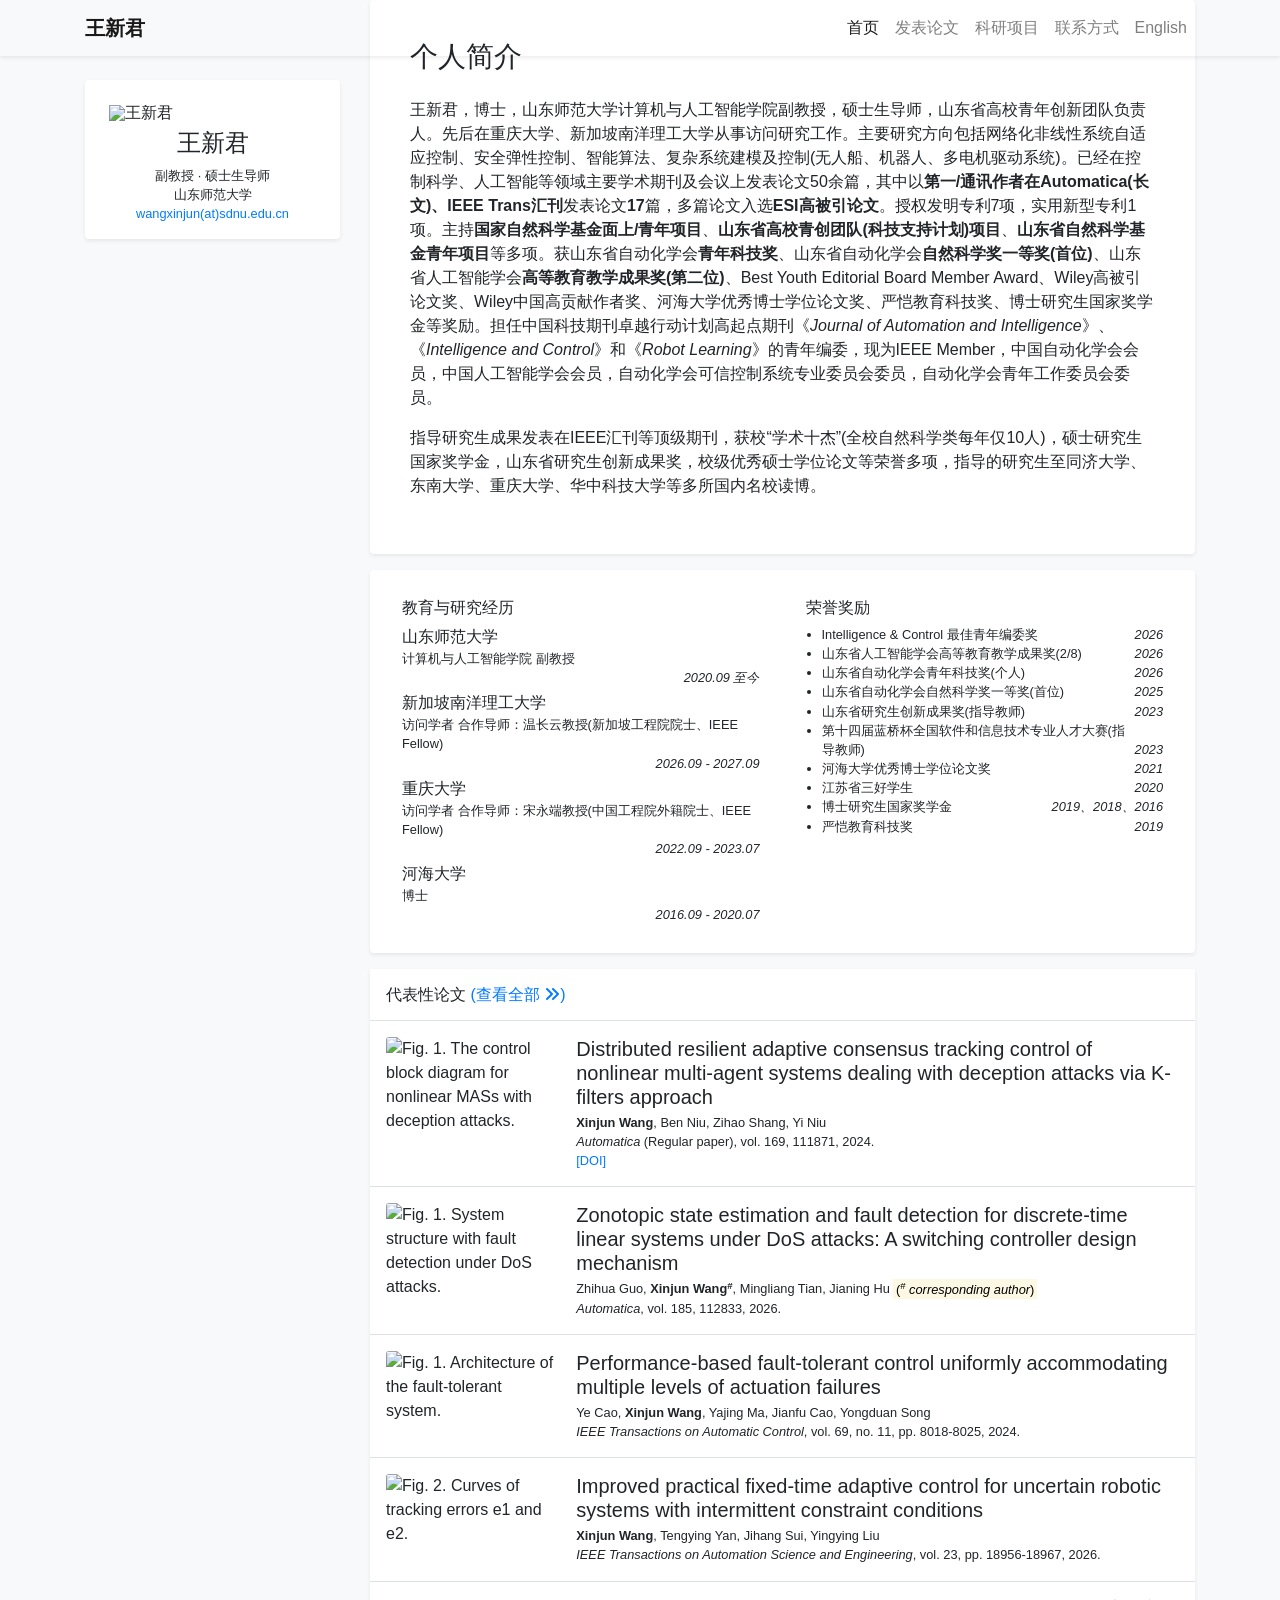
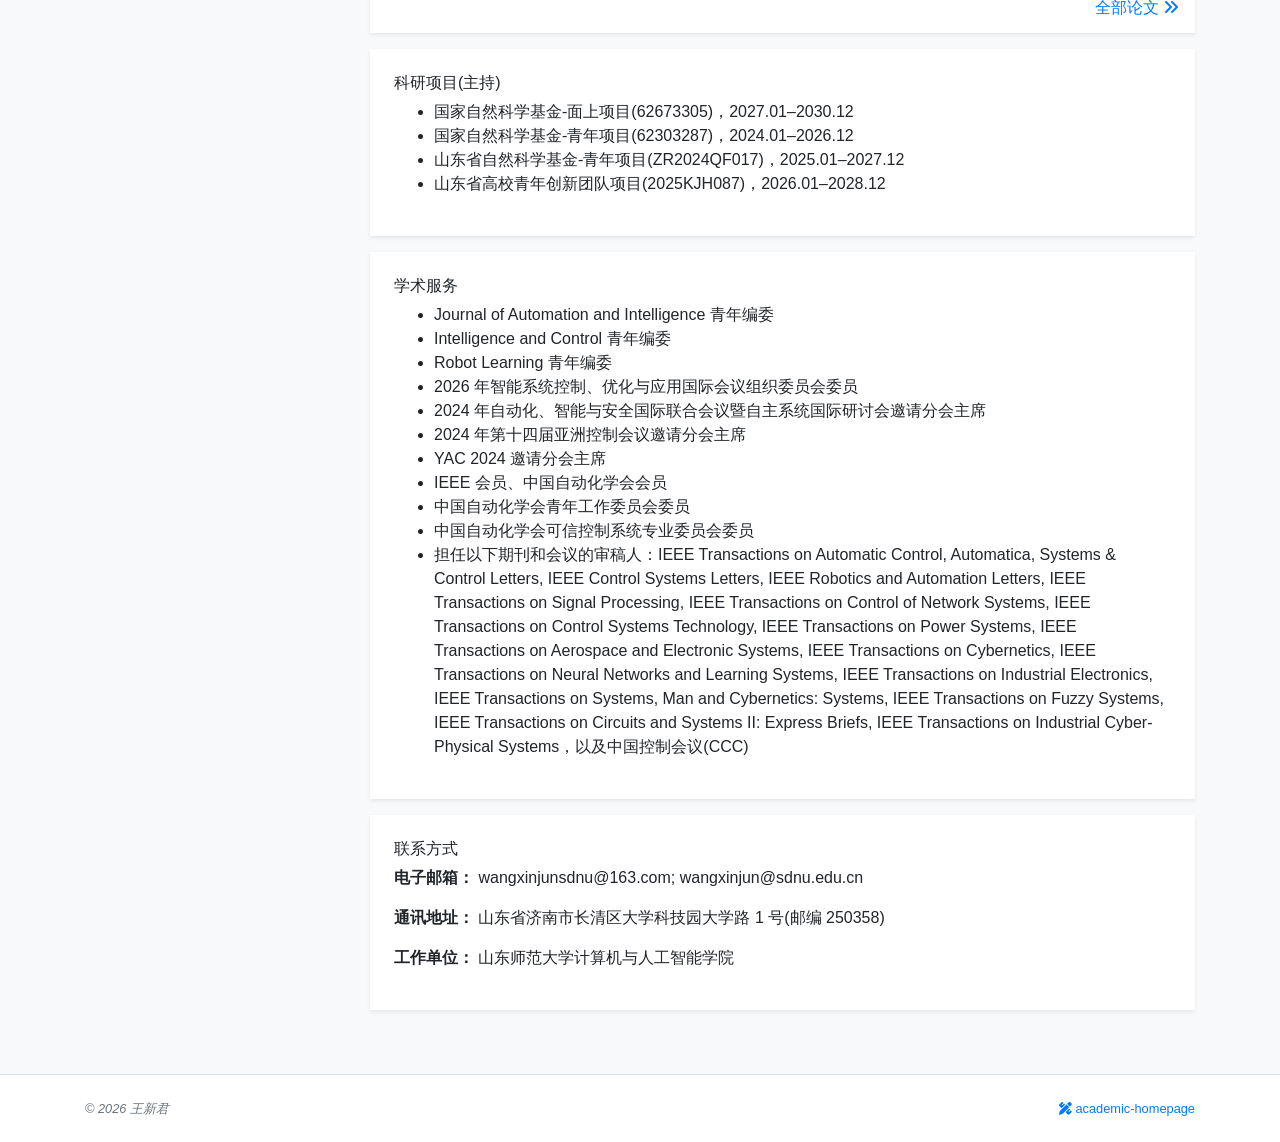
==== index.html @ 515bcdb0 "Remove links from Chinese publication images" ====
<!DOCTYPE html>

<html lang="zh-CN">
<!-- Template: https://github.com/luost26/academic-homepage -->
<head>
    <meta charset="utf-8">
    <meta name="viewport" content="width=device-width, initial-scale=1, shrink-to-fit=no">
    <title>个人主页 - 王新君</title>

    <!-- Stylesheets -->
    <link rel="stylesheet" href="https://cdnjs.cloudflare.com/ajax/libs/twitter-bootstrap/4.6.0/css/bootstrap.min.css" integrity="sha512-P5MgMn1jBN01asBgU0z60Qk4QxiXo86+wlFahKrsQf37c9cro517WzVSPPV1tDKzhku2iJ2FVgL67wG03SGnNA==" crossorigin="anonymous" />
    <link rel="stylesheet" href="https://cdnjs.cloudflare.com/ajax/libs/font-awesome/6.5.1/css/all.min.css" integrity="sha512-DTOQO9RWCH3ppGqcWaEA1BIZOC6xxalwEsw9c2QQeAIftl+Vegovlnee1c9QX4TctnWMn13TZye+giMm8e2LwA==" crossorigin="anonymous">
    <link rel="stylesheet" href="https://cdnjs.cloudflare.com/ajax/libs/academicons/1.9.1/css/academicons.min.css" integrity="sha512-b1ASx0WHgVFL5ZQhTgiPWX+68KjS38Jk87jg7pe+qC7q9YkEtFq0z7xCglv7qGIs/68d3mAp+StfC8WKC5SSAg==" crossorigin="anonymous" />
    <link rel="preconnect" href="https://fonts.googleapis.com">
    <link rel="preconnect" href="https://fonts.gstatic.com" crossorigin>
    <link href="https://fonts.googleapis.com/css2?family=Lato:ital,wght@0,300;0,400;0,700;0,900;1,300;1,400;1,700;1,900&family=Fira+Sans:ital,wght@0,100;0,200;0,300;0,400;0,500;0,600;0,700;0,800;0,900;1,100;1,200;1,300;1,400;1,500;1,600;1,700;1,800;1,900&family=Source+Code+Pro:ital,wght@0,200..900;1,200..900&display=swap" rel="stylesheet">
    <link rel="stylesheet" href="https://cdn.jsdelivr.net/npm/katex@0.16.11/dist/katex.min.css" integrity="sha384-nB0miv6/jRmo5UMMR1wu3Gz6NLsoTkbqJghGIsx//Rlm+ZU03BU6SQNC66uf4l5+" crossorigin="anonymous">
    <link rel="stylesheet" href="/academic-homepage-jekyll/assets/css/global.css">
</head>
<body class="bg-light d-flex flex-column min-vh-100" >
    <nav class="navbar navbar-expand-sm navbar-light fixed-top mb-5 shadow-sm">
    <div class="container-lg">
        <a class="navbar-brand" href="/academic-homepage-jekyll/"><strong>王新君</strong></a>
        <button class="navbar-toggler" style="font-size: 1em; padding: 0.5em;" type="button" data-toggle="collapse" data-target="#navbarResponsive" aria-controls="navbarResponsive" aria-expanded="false" aria-label="Toggle navigation">
            <i class="fas fa-map"></i> 菜单
        </button>

        <div class="collapse navbar-collapse" id="navbarResponsive">
            <ul class="navbar-nav ml-auto">
                
                <li class="nav-item active">
                    <a class="nav-link" href="/academic-homepage-jekyll/">首页</a>
                </li>
                
                <li class="nav-item ">
                    <a class="nav-link" href="/academic-homepage-jekyll/publications.html">发表论文</a>
                </li>
                
                <li class="nav-item ">
                    <a class="nav-link" href="/academic-homepage-jekyll/#projects">科研项目</a>
                </li>
                
                <li class="nav-item ">
                    <a class="nav-link" href="/academic-homepage-jekyll/#contact">联系方式</a>
                </li>
                
                <li class="nav-item"><a class="nav-link" href="/academic-homepage-jekyll/en/"><span lang="en">English</span></a></li>
            </ul>
        </div>
    </div>
</nav>

    <main class="flex-grow-1 flex-shrink-0 container-lg">
        
<div class="row">
    <div class="col-lg-3 col-md-4">
        <div class="row sticky-top" style="top: 80px">
    <div class="col">
        <div class="card border-0 shadow-sm bg-white">
            <div class="card-body px-4 pt-4 pb-3">
                <div class="row">
                    <div class="col">
                        
                        <!-- When the screen is wider than md, float the portrait on the right -->
                        <div class="figure d-none d-md-block">
                            <img 
                                src="/academic-homepage-jekyll/assets/images/photos/portrait.jpg" 
                                class="figure-img img-fluid" 
                                data-toggle="tooltip" 
                                data-placement="top" 
                                alt="王新君" title="王新君">
                        </div>
                        <div class="mb-3 d-md-none text-center">
                            <img src="/academic-homepage-jekyll/assets/images/photos/portrait.jpg" class="rounded-circle" style="max-width: 50%;" alt="Portrait">
                        </div>
                        
                    </div>
                </div>
                <div class="row">
                    <div class="col text-center h4">
                        王新君
                    </div>
                </div>

                <div class="row small">
                    <div class="col text-center">
                        
                        副教授 · 硕士生导师<br/>
                        
                        山东师范大学<br/>
                        
                    </div>
                </div>

                <div class="row small">
                    <div class="col text-center">
                        <a class="email-text" href="mailto:%77%61%6E%67%78%69%6E%6A%75%6E@%73%64%6E%75.%65%64%75.%63%6E">
                            wangxinjun(at)sdnu.edu.cn
                        </a>
                    </div>
                </div>

            </div>
        </div>
    </div>
</div>

    </div>
    <div class="col-lg-9 col-md-8">

        <div class="mt-3 d-md-none"></div>
<div class="row">
    <div class="col">
        <div class="card border-0 shadow-sm bg-white">
            <div class="card-body p-4">
                <div class="row px-3 pt-3">
                    <div class="col h3">
                        个人简介
                    </div>
                </div>
                <div class="row p-3">
                    <div class="col">
                        <div class="text-profile-bio mt-0" >
                            <p>
王新君，博士，山东师范大学计算机与人工智能学院副教授，硕士生导师，山东省高校青年创新团队负责人。先后在重庆大学、新加坡南洋理工大学从事访问研究工作。主要研究方向包括网络化非线性系统自适应控制、安全弹性控制、智能算法、复杂系统建模及控制(无人船、机器人、多电机驱动系统)。已经在控制科学、人工智能等领域主要学术期刊及会议上发表论文50余篇，其中以<strong>第一/通讯作者在Automatica(长文)、IEEE Trans汇刊</strong>发表论文<strong>17</strong>篇，多篇论文入选<strong>ESI高被引论文</strong>。授权发明专利7项，实用新型专利1项。主持<strong>国家自然科学基金面上/青年项目</strong>、<strong>山东省高校青创团队(科技支持计划)项目</strong>、<strong>山东省自然科学基金青年项目</strong>等多项。获山东省自动化学会<strong>青年科技奖</strong>、山东省自动化学会<strong>自然科学奖一等奖(首位)</strong>、山东省人工智能学会<strong>高等教育教学成果奖(第二位)</strong>、Best Youth Editorial Board Member Award、Wiley高被引论文奖、Wiley中国高贡献作者奖、河海大学优秀博士学位论文奖、严恺教育科技奖、博士研究生国家奖学金等奖励。担任中国科技期刊卓越行动计划高起点期刊《<em>Journal of Automation and Intelligence</em>》、《<em>Intelligence and Control</em>》和《<em>Robot Learning</em>》的青年编委，现为IEEE Member，中国自动化学会会员，中国人工智能学会会员，自动化学会可信控制系统专业委员会委员，自动化学会青年工作委员会委员。
</p>

<p>
指导研究生成果发表在IEEE汇刊等顶级期刊，获校“学术十杰”(全校自然科学类每年仅10人)，硕士研究生国家奖学金，山东省研究生创新成果奖，校级优秀硕士学位论文等荣誉多项，指导的研究生至同济大学、东南大学、重庆大学、华中科技大学等多所国内名校读博。
</p>
                        </div>
                        
                    </div>
        
                </div>
            </div>
        </div>        
    </div>
</div>


        
            <div class="row mt-3">
    <div class="col">
        <div class="card border-0 shadow-sm bg-white">
            <div class="card-body p-4">
                <div class="row" data-masonry='{"percentPosition": true }'>
                    
                    <div class="col-lg-6">
                        <div class="mx-2 my-1">
                            <h6>教育与研究经历</h6>
                            <ul class="list-unstyled mb-1">
                                
                                <li class="media mb-1">
                                    
                                    <div class="media-body">
                                        <div>山东师范大学</div>
                                        <div class="small">计算机与人工智能学院 副教授</div>
                                        <div class="small d-flex">
                                            <div></div>
                                            <div class="mt-auto ml-auto no-break"><em>2020.09 至今</em></div>
                                        </div>
                                    </div>
                                </li>
                                
                                <li class="media mb-1">
                                    
                                    <div class="media-body">
                                        <div>新加坡南洋理工大学</div>
                                        <div class="small">访问学者 合作导师：温长云教授(新加坡工程院院士、IEEE Fellow)</div>
                                        <div class="small d-flex">
                                            <div></div>
                                            <div class="mt-auto ml-auto no-break"><em>2026.09 - 2027.09</em></div>
                                        </div>
                                    </div>
                                </li>
                                
                                <li class="media mb-1">
                                    
                                    <div class="media-body">
                                        <div>重庆大学</div>
                                        <div class="small">访问学者 合作导师：宋永端教授(中国工程院外籍院士、IEEE Fellow)</div>
                                        <div class="small d-flex">
                                            <div></div>
                                            <div class="mt-auto ml-auto no-break"><em>2022.09 - 2023.07</em></div>
                                        </div>
                                    </div>
                                </li>
                                
                                <li class="media mb-1">
                                    
                                    <div class="media-body">
                                        <div>河海大学</div>
                                        <div class="small">博士</div>
                                        <div class="small d-flex">
                                            <div></div>
                                            <div class="mt-auto ml-auto no-break"><em>2016.09 - 2020.07</em></div>
                                        </div>
                                    </div>
                                </li>
                                
                            </ul>
                        </div>
                    </div>
                    

                    

                    
                    <div class="col-lg-6">
                        <div class="mx-2 my-1">
                            <h6>荣誉奖励</h6>
                            <ul class="list small pl-3 mb-1">
                                
                                <li>
                                    <div class="d-flex">
                                        <div>Intelligence & Control 最佳青年编委奖</div>
                                        <div class="ml-auto mt-auto no-break"><em>2026</em></div>
                                    </div>
                                </li>
                                
                                <li>
                                    <div class="d-flex">
                                        <div>山东省人工智能学会高等教育教学成果奖(2/8)</div>
                                        <div class="ml-auto mt-auto no-break"><em>2026</em></div>
                                    </div>
                                </li>
                                
                                <li>
                                    <div class="d-flex">
                                        <div>山东省自动化学会青年科技奖(个人)</div>
                                        <div class="ml-auto mt-auto no-break"><em>2026</em></div>
                                    </div>
                                </li>
                                
                                <li>
                                    <div class="d-flex">
                                        <div>山东省自动化学会自然科学奖一等奖(首位)</div>
                                        <div class="ml-auto mt-auto no-break"><em>2025</em></div>
                                    </div>
                                </li>
                                
                                <li>
                                    <div class="d-flex">
                                        <div>山东省研究生创新成果奖(指导教师)</div>
                                        <div class="ml-auto mt-auto no-break"><em>2023</em></div>
                                    </div>
                                </li>
                                
                                <li>
                                    <div class="d-flex">
                                        <div>第十四届蓝桥杯全国软件和信息技术专业人才大赛(指导教师)</div>
                                        <div class="ml-auto mt-auto no-break"><em>2023</em></div>
                                    </div>
                                </li>
                                
                                <li>
                                    <div class="d-flex">
                                        <div>河海大学优秀博士学位论文奖</div>
                                        <div class="ml-auto mt-auto no-break"><em>2021</em></div>
                                    </div>
                                </li>
                                
                                <li>
                                    <div class="d-flex">
                                        <div>江苏省三好学生</div>
                                        <div class="ml-auto mt-auto no-break"><em>2020</em></div>
                                    </div>
                                </li>
                                
                                <li>
                                    <div class="d-flex">
                                        <div>博士研究生国家奖学金</div>
                                        <div class="ml-auto mt-auto no-break"><em>2019、2018、2016</em></div>
                                    </div>
                                </li>
                                
                                <li>
                                    <div class="d-flex">
                                        <div>严恺教育科技奖</div>
                                        <div class="ml-auto mt-auto no-break"><em>2019</em></div>
                                    </div>
                                </li>
                                
                            </ul>
                        </div>
                    </div>
                    

                </div>

            </div>
        </div>
    </div>
</div>

        

        

        
        
        
<div class="my-3 p-0 bg-white shadow-sm rounded-xl">
    <h6 class="border-bottom border-gray p-3 mb-0">
        代表性论文 
        <a href="/academic-homepage-jekyll/publications.html">(查看全部 <i class="fas fa-angle-double-right"></i>)</a>
    </h6>
    
        
<div class="d-none d-md-block">
    <div class="row no-gutters border-bottom border-gray">
        <div class="col-md-4 col-xl-3 mb-md-0 p-md-3"><figure class="mb-0"><img src="/academic-homepage-jekyll/assets/images/papers/01.webp" loading="lazy" width="300" height="200" class="w-100 h-auto rounded-sm" alt="Fig. 1. The control block diagram for nonlinear MASs with deception attacks."></figure></div>
        <div class="col-md-8 col-xl-9 p-3 pl-md-0">
            <h5 class="mt-0 mb-1 font-weight-normal">Distributed resilient adaptive consensus tracking control of nonlinear multi-agent systems dealing with deception attacks via K-filters approach</h5>
            <p class="mt-0 mb-0 small"><span class="text-body">
            <strong>Xinjun Wang</strong>, </span><span class="text-body">
            Ben Niu, </span><span class="text-body">
            Zihao Shang, </span><span class="text-body">
            Yi Niu</span></p>
            <p class="mt-0 mb-0 small"><i>Automatica</i>&nbsp;(Regular paper), vol. 169, 111871, 2024.   <span data-semantic-scholar-id=""></span></p>
            <p class="mt-0 mb-0 small text-muted"></p>
            
            <p class="small pb-0 mb-0 lh-125 text-muted abstract-links">
                
                
                <a target="_blank" href="https://doi.org/10.1016/j.automatica.2024.111871">[DOI]</a>
                
                
            </p>

        </div>
    </div>
</div>

<div class="row no-gutters d-md-none border-bottom border-gray   " data-src="">
    <div class="w-100  " style="background-color: rgba(255,255,255,0.9);">
        <div class="d-flex align-items-start flex-column py-3 px-4">
            <div class="mb-auto"></div>
            <div>
                <figure class="mb-2" style="max-width: 280px;"><img src="/academic-homepage-jekyll/assets/images/papers/01.webp" loading="lazy" width="300" height="200" class="w-100 h-auto rounded-sm" alt="Fig. 1. The control block diagram for nonlinear MASs with deception attacks."></figure>
                <h5 class="mt-0 mb-1 font-weight-normal">Distributed resilient adaptive consensus tracking control of nonlinear multi-agent systems dealing with deception attacks via K-filters approach</h5>
                <p class="mt-0 mb-0 small"><span class="text-body">
            <strong>Xinjun Wang</strong>, </span><span class="text-body">
            Ben Niu, </span><span class="text-body">
            Zihao Shang, </span><span class="text-body">
            Yi Niu</span></p>
                <p class="mt-0 mb-0 small"><i>Automatica</i>&nbsp;(Regular paper), vol. 169, 111871, 2024.   <span data-semantic-scholar-id=""></span></p>
                <p class="mt-0 mb-0 small text-muted"></p>
                
                <p class="small pb-0 mb-0 lh-125 text-muted abstract-links">
                    
                    
                    <a target="_blank" href="https://doi.org/10.1016/j.automatica.2024.111871">[DOI]</a>
                    
                    
                </p>
            </div>
        </div>
    </div>

</div>    
    
        
<div class="d-none d-md-block">
    <div class="row no-gutters border-bottom border-gray">
        <div class="col-md-4 col-xl-3 mb-md-0 p-md-3"><figure class="mb-0"><img src="/academic-homepage-jekyll/assets/images/papers/02.webp" loading="lazy" width="300" height="200" class="w-100 h-auto rounded-sm" alt="Fig. 1. System structure with fault detection under DoS attacks."></figure></div>
        <div class="col-md-8 col-xl-9 p-3 pl-md-0">
            <h5 class="mt-0 mb-1 font-weight-normal">Zonotopic state estimation and fault detection for discrete-time linear systems under DoS attacks: A switching controller design mechanism</h5>
            <p class="mt-0 mb-0 small"><span class="text-body">
            Zhihua Guo, </span><span class="text-body">
            <strong>Xinjun Wang<sup>#</sup></strong>, </span><span class="text-body">
            Mingliang Tian, </span><span class="text-body">
            Jianing Hu</span>
<mark>(<sup>#</sup> <i> corresponding author</i>)</mark></p>
            <p class="mt-0 mb-0 small"><i>Automatica</i>, vol. 185, 112833, 2026.   <span data-semantic-scholar-id=""></span></p>
            <p class="mt-0 mb-0 small text-muted"></p>
            
            <p class="small pb-0 mb-0 lh-125 text-muted abstract-links">
                
            </p>

        </div>
    </div>
</div>

<div class="row no-gutters d-md-none border-bottom border-gray   " data-src="">
    <div class="w-100  " style="background-color: rgba(255,255,255,0.9);">
        <div class="d-flex align-items-start flex-column py-3 px-4">
            <div class="mb-auto"></div>
            <div>
                <figure class="mb-2" style="max-width: 280px;"><img src="/academic-homepage-jekyll/assets/images/papers/02.webp" loading="lazy" width="300" height="200" class="w-100 h-auto rounded-sm" alt="Fig. 1. System structure with fault detection under DoS attacks."></figure>
                <h5 class="mt-0 mb-1 font-weight-normal">Zonotopic state estimation and fault detection for discrete-time linear systems under DoS attacks: A switching controller design mechanism</h5>
                <p class="mt-0 mb-0 small"><span class="text-body">
            Zhihua Guo, </span><span class="text-body">
            <strong>Xinjun Wang<sup>#</sup></strong>, </span><span class="text-body">
            Mingliang Tian, </span><span class="text-body">
            Jianing Hu</span>
<mark>(<sup>#</sup> <i> corresponding author</i>)</mark></p>
                <p class="mt-0 mb-0 small"><i>Automatica</i>, vol. 185, 112833, 2026.   <span data-semantic-scholar-id=""></span></p>
                <p class="mt-0 mb-0 small text-muted"></p>
                
                <p class="small pb-0 mb-0 lh-125 text-muted abstract-links">
                    
                </p>
            </div>
        </div>
    </div>

</div>    
    
        
<div class="d-none d-md-block">
    <div class="row no-gutters border-bottom border-gray">
        <div class="col-md-4 col-xl-3 mb-md-0 p-md-3"><figure class="mb-0"><img src="/academic-homepage-jekyll/assets/images/papers/03.webp" loading="lazy" width="300" height="200" class="w-100 h-auto rounded-sm" alt="Fig. 1. Architecture of the fault-tolerant system."></figure></div>
        <div class="col-md-8 col-xl-9 p-3 pl-md-0">
            <h5 class="mt-0 mb-1 font-weight-normal">Performance-based fault-tolerant control uniformly accommodating multiple levels of actuation failures</h5>
            <p class="mt-0 mb-0 small"><span class="text-body">
            Ye Cao, </span><span class="text-body">
            <strong>Xinjun Wang</strong>, </span><span class="text-body">
            Yajing Ma, </span><span class="text-body">
            Jianfu Cao, </span><span class="text-body">
            Yongduan Song</span></p>
            <p class="mt-0 mb-0 small"><i>IEEE Transactions on Automatic Control</i>, vol. 69, no. 11, pp. 8018-8025, 2024.   <span data-semantic-scholar-id=""></span></p>
            <p class="mt-0 mb-0 small text-muted"></p>
            
            <p class="small pb-0 mb-0 lh-125 text-muted abstract-links">
                
            </p>

        </div>
    </div>
</div>

<div class="row no-gutters d-md-none border-bottom border-gray   " data-src="">
    <div class="w-100  " style="background-color: rgba(255,255,255,0.9);">
        <div class="d-flex align-items-start flex-column py-3 px-4">
            <div class="mb-auto"></div>
            <div>
                <figure class="mb-2" style="max-width: 280px;"><img src="/academic-homepage-jekyll/assets/images/papers/03.webp" loading="lazy" width="300" height="200" class="w-100 h-auto rounded-sm" alt="Fig. 1. Architecture of the fault-tolerant system."></figure>
                <h5 class="mt-0 mb-1 font-weight-normal">Performance-based fault-tolerant control uniformly accommodating multiple levels of actuation failures</h5>
                <p class="mt-0 mb-0 small"><span class="text-body">
            Ye Cao, </span><span class="text-body">
            <strong>Xinjun Wang</strong>, </span><span class="text-body">
            Yajing Ma, </span><span class="text-body">
            Jianfu Cao, </span><span class="text-body">
            Yongduan Song</span></p>
                <p class="mt-0 mb-0 small"><i>IEEE Transactions on Automatic Control</i>, vol. 69, no. 11, pp. 8018-8025, 2024.   <span data-semantic-scholar-id=""></span></p>
                <p class="mt-0 mb-0 small text-muted"></p>
                
                <p class="small pb-0 mb-0 lh-125 text-muted abstract-links">
                    
                </p>
            </div>
        </div>
    </div>

</div>    
    
        
<div class="d-none d-md-block">
    <div class="row no-gutters border-bottom border-gray">
        <div class="col-md-4 col-xl-3 mb-md-0 p-md-3"><figure class="mb-0"><img src="/academic-homepage-jekyll/assets/images/papers/04.webp" loading="lazy" width="300" height="200" class="w-100 h-auto rounded-sm" alt="Fig. 2. Curves of tracking errors e1 and e2."></figure></div>
        <div class="col-md-8 col-xl-9 p-3 pl-md-0">
            <h5 class="mt-0 mb-1 font-weight-normal">Improved practical fixed-time adaptive control for uncertain robotic systems with intermittent constraint conditions</h5>
            <p class="mt-0 mb-0 small"><span class="text-body">
            <strong>Xinjun Wang</strong>, </span><span class="text-body">
            Tengying Yan, </span><span class="text-body">
            Jihang Sui, </span><span class="text-body">
            Yingying Liu</span></p>
            <p class="mt-0 mb-0 small"><i>IEEE Transactions on Automation Science and Engineering</i>, vol. 23, pp. 18956-18967, 2026.   <span data-semantic-scholar-id=""></span></p>
            <p class="mt-0 mb-0 small text-muted"></p>
            
            <p class="small pb-0 mb-0 lh-125 text-muted abstract-links">
                
            </p>

        </div>
    </div>
</div>

<div class="row no-gutters d-md-none border-bottom border-gray   " data-src="">
    <div class="w-100  " style="background-color: rgba(255,255,255,0.9);">
        <div class="d-flex align-items-start flex-column py-3 px-4">
            <div class="mb-auto"></div>
            <div>
                <figure class="mb-2" style="max-width: 280px;"><img src="/academic-homepage-jekyll/assets/images/papers/04.webp" loading="lazy" width="300" height="200" class="w-100 h-auto rounded-sm" alt="Fig. 2. Curves of tracking errors e1 and e2."></figure>
                <h5 class="mt-0 mb-1 font-weight-normal">Improved practical fixed-time adaptive control for uncertain robotic systems with intermittent constraint conditions</h5>
                <p class="mt-0 mb-0 small"><span class="text-body">
            <strong>Xinjun Wang</strong>, </span><span class="text-body">
            Tengying Yan, </span><span class="text-body">
            Jihang Sui, </span><span class="text-body">
            Yingying Liu</span></p>
                <p class="mt-0 mb-0 small"><i>IEEE Transactions on Automation Science and Engineering</i>, vol. 23, pp. 18956-18967, 2026.   <span data-semantic-scholar-id=""></span></p>
                <p class="mt-0 mb-0 small text-muted"></p>
                
                <p class="small pb-0 mb-0 lh-125 text-muted abstract-links">
                    
                </p>
            </div>
        </div>
    </div>

</div>    
    
    <h6 class="d-block p-3 mt-0 text-right">
        <a href="/academic-homepage-jekyll/publications.html">全部论文 <i class="fas fa-angle-double-right"></i></a>
    </h6>
</div>


        
        <section id="projects" class="my-3 p-4 bg-white shadow-sm rounded-xl">
<h6>科研项目(主持)</h6>
<ul class="projects">

<li>
国家自然科学基金-面上项目(62673305)，2027.01–2030.12
</li>
    
<li>
国家自然科学基金-青年项目(62303287)，2024.01–2026.12
</li>

<li>
山东省自然科学基金-青年项目(ZR2024QF017)，2025.01–2027.12
</li>

<li>
山东省高校青年创新团队项目(2025KJH087)，2026.01–2028.12
</li>

</ul>
</section>
<section id="service" class="my-3 p-4 bg-white shadow-sm rounded-xl">
<h6>学术服务</h6>
<ul class="Synergistic Service-list">

<li>
Journal of Automation and Intelligence 青年编委
</li>
  <li>
Intelligence and Control 青年编委
    </li>
<li>
Robot Learning 青年编委
</li>

<li>
2026 年智能系统控制、优化与应用国际会议组织委员会委员
</li>

<li>
2024 年自动化、智能与安全国际联合会议暨自主系统国际研讨会邀请分会主席
</li>

<li>
2024 年第十四届亚洲控制会议邀请分会主席
</li>

<li>
YAC 2024 邀请分会主席
</li>

<li>
IEEE 会员、中国自动化学会会员
</li>

<li>
中国自动化学会青年工作委员会委员
</li>

<li>
中国自动化学会可信控制系统专业委员会委员
</li>
<li>
担任以下期刊和会议的审稿人：IEEE Transactions on Automatic Control, Automatica, Systems & Control Letters, IEEE Control Systems Letters, IEEE Robotics and Automation Letters,
IEEE Transactions on Signal Processing, IEEE Transactions on Control of Network Systems, IEEE Transactions on Control Systems Technology, 
IEEE Transactions on Power Systems, IEEE Transactions on Aerospace and Electronic Systems, IEEE Transactions on Cybernetics, 
IEEE Transactions on Neural Networks and Learning Systems, IEEE Transactions on Industrial Electronics, 
IEEE Transactions on Systems, Man and Cybernetics: Systems, IEEE Transactions on Fuzzy Systems, 
IEEE Transactions on Circuits and Systems II: Express Briefs, IEEE Transactions on Industrial Cyber-Physical Systems，以及中国控制会议(CCC)
</li>
</ul>
</section>
<section id="contact" class="my-3 p-4 bg-white shadow-sm rounded-xl">
<h6>联系方式</h6>
<p>

<strong>电子邮箱：</strong>
  
<!--<a href="mailto:wangxinjunsdnu@163.com">-->
wangxinjunsdnu@163.com; wangxinjun@sdnu.edu.cn
<!--</a>-->

</p>


<p>

<strong>通讯地址：</strong>

山东省济南市长清区大学科技园大学路 1 号(邮编 250358)

</p>


<p>

<strong>工作单位：</strong>

山东师范大学计算机与人工智能学院

</p>
</section>

    </div>
</div>


    </main>
    <footer class="footer flex-shrink-0 border-top py-2 mt-5 bg-white small">
    <div class="container-lg">
        <div class="row my-3">
            <div class="col-6">
                <div class="text-muted">
                    <i>© 2026 王新君</i>
                </div>
            </div>
            <div class="col-6">
                <div class="text-right text-muted">
                    <a href="https://github.com/luost26/academic-homepage" target="_blank"><i class="fas fa-pencil-ruler"></i> academic-homepage</a>
                </div>
            </div>
        </div>
    </div>
</footer>


    <!-- Scripts -->
    <script src="https://cdnjs.cloudflare.com/ajax/libs/jquery/3.5.1/jquery.min.js"></script>
    <script src="//cdnjs.cloudflare.com/ajax/libs/jquery.lazy/1.7.9/jquery.lazy.min.js"></script>
    <script src="https://cdnjs.cloudflare.com/ajax/libs/popper.js/1.14.7/umd/popper.min.js" integrity="sha384-UO2eT0CpHqdSJQ6hJty5KVphtPhzWj9WO1clHTMGa3JDZwrnQq4sF86dIHNDz0W1" crossorigin="anonymous"></script>
    <script src="https://cdnjs.cloudflare.com/ajax/libs/twitter-bootstrap/4.6.0/js/bootstrap.min.js" integrity="sha512-XKa9Hemdy1Ui3KSGgJdgMyYlUg1gM+QhL6cnlyTe2qzMCYm4nAZ1PsVerQzTTXzonUR+dmswHqgJPuwCq1MaAg==" crossorigin="anonymous"></script>
    <script src="https://cdnjs.cloudflare.com/ajax/libs/github-buttons/2.14.2/buttons.min.js" integrity="sha512-OYwZx04hKFeFNYrWxIyo3atgGpb+cxU0ENWBZs72X7T9U+NoHPM1ftUn/Mfw7dRDXrqWA6M1wBg6z6fGE32aeA==" crossorigin="anonymous"></script>
    <script src="https://unpkg.com/masonry-layout@4/dist/masonry.pkgd.min.js"></script>
    <script src="https://unpkg.com/imagesloaded@5/imagesloaded.pkgd.min.js"></script>
    <script defer src="https://cdn.jsdelivr.net/npm/katex@0.16.11/dist/katex.min.js" integrity="sha384-7zkQWkzuo3B5mTepMUcHkMB5jZaolc2xDwL6VFqjFALcbeS9Ggm/Yr2r3Dy4lfFg" crossorigin="anonymous"></script>
    <script defer src="https://cdn.jsdelivr.net/npm/katex@0.16.11/dist/contrib/auto-render.min.js" integrity="sha384-43gviWU0YVjaDtb/GhzOouOXtZMP/7XUzwPTstBeZFe/+rCMvRwr4yROQP43s0Xk" crossorigin="anonymous"></script>
    <script>
        document.addEventListener("DOMContentLoaded", function() {
            renderMathInElement(document.body, {
              delimiters: [
                  {left: '$$', right: '$$', display: true},
                  {left: '$', right: '$', display: false}
              ],
              throwOnError : false
            });
        });
    </script>
    <script src="/academic-homepage-jekyll/assets/js/common.js"></script>
    <script src="/academic-homepage-jekyll/assets/js/bubble_visual_hash.js"></script>
    <script src="/academic-homepage-jekyll/assets/js/semantic_scholar_citation_count.js"></script>
</body>
</html>
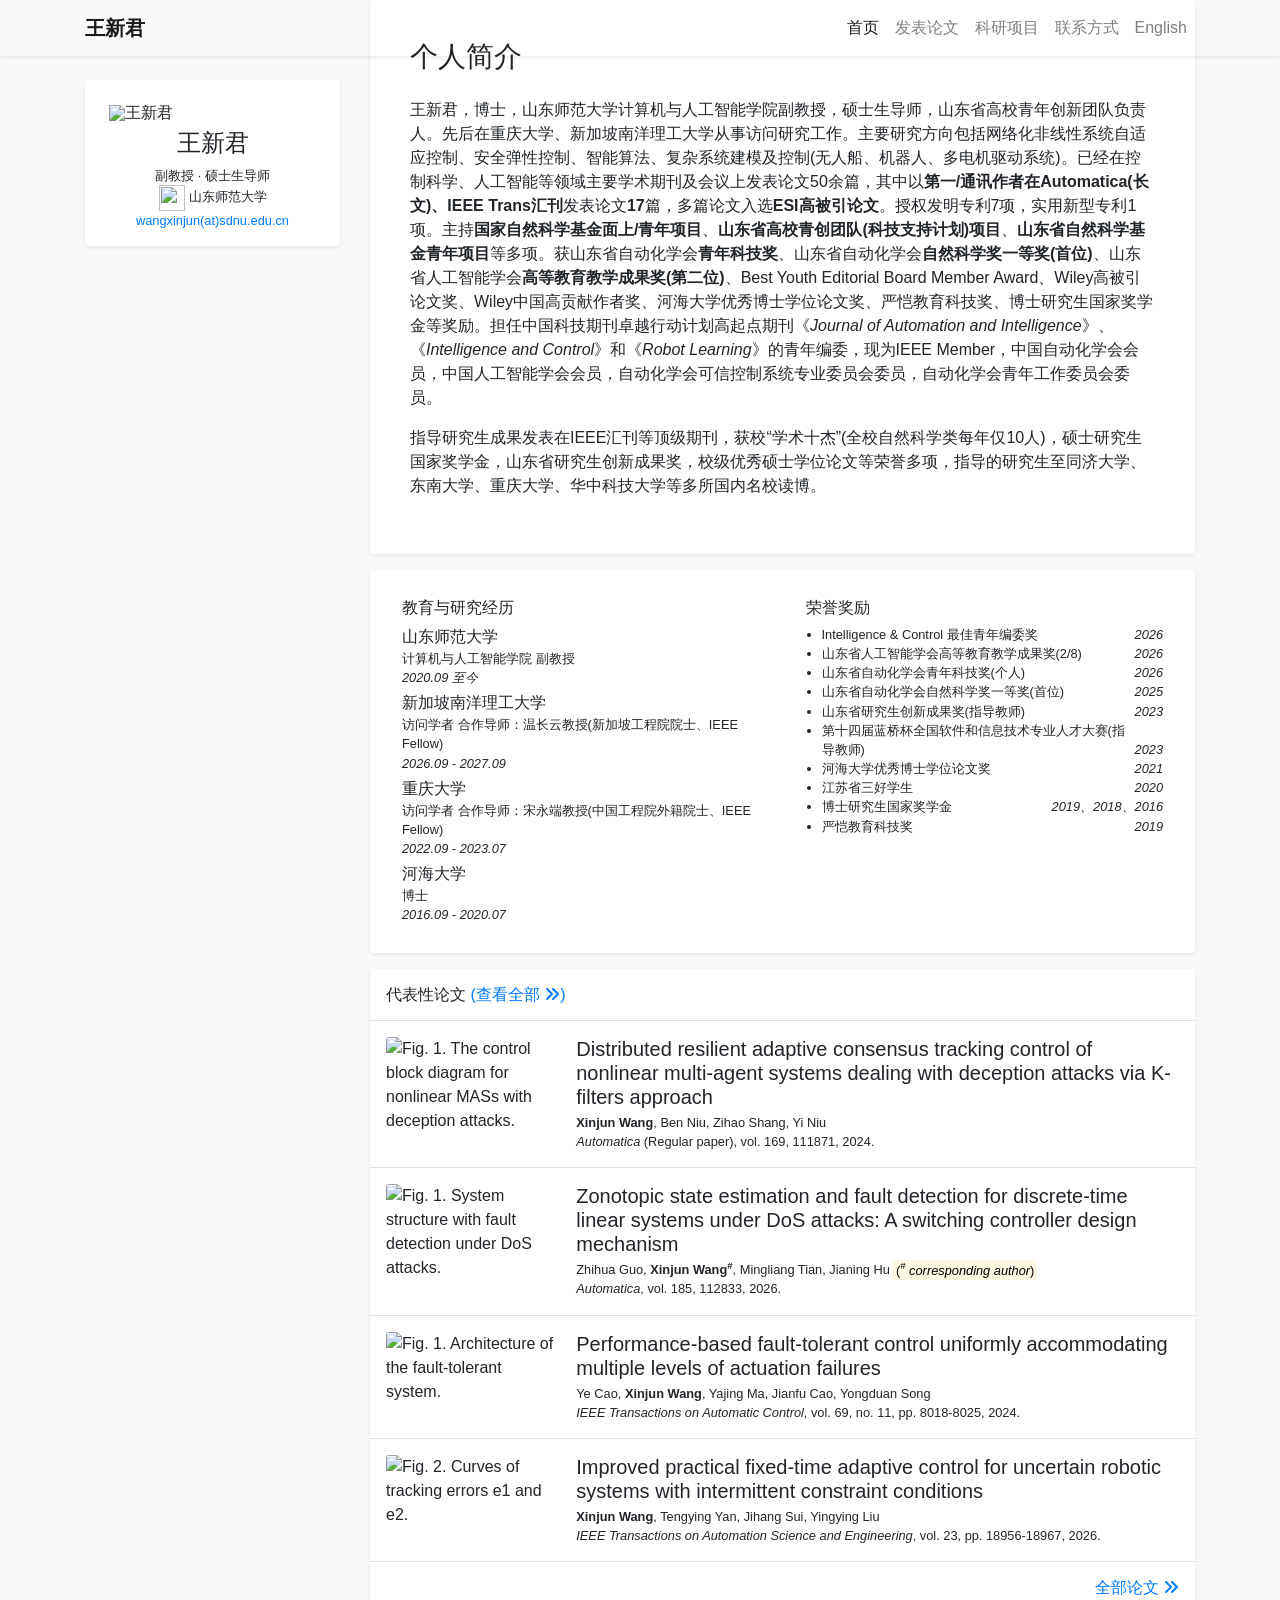
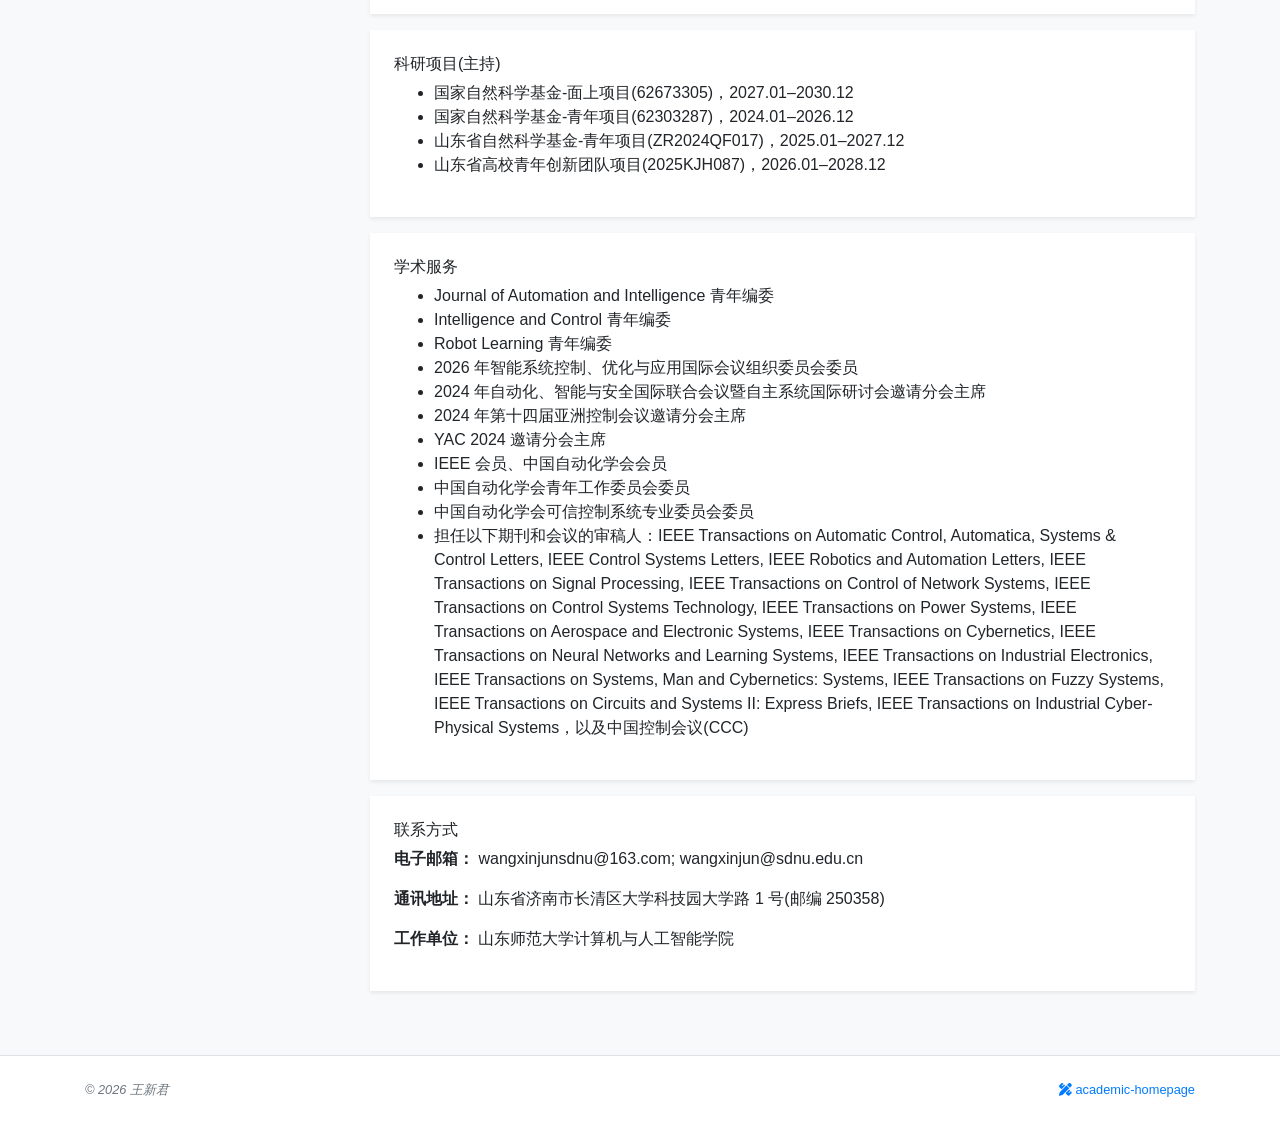
==== commit eff51763: "Update the Chinese profile and remove the selected DOI link" ====
--- a/index.html
+++ b/index.html
@@ -87,7 +87,7 @@
                         
                         副教授 · 硕士生导师<br/>
                         
-                        山东师范大学<br/>
+                        <img src="/academic-homepage-jekyll/assets/images/sdnu-emblem.png" width="26" height="26" alt="" class="mr-1 align-middle">山东师范大学<br/>
                         
                     </div>
                 </div>
@@ -156,10 +156,7 @@
                                     <div class="media-body">
                                         <div>山东师范大学</div>
                                         <div class="small">计算机与人工智能学院 副教授</div>
-                                        <div class="small d-flex">
-                                            <div></div>
-                                            <div class="mt-auto ml-auto no-break"><em>2020.09 至今</em></div>
-                                        </div>
+                                        <div class="small"><em>2020.09 至今</em></div>
                                     </div>
                                 </li>
                                 
@@ -168,10 +165,7 @@
                                     <div class="media-body">
                                         <div>新加坡南洋理工大学</div>
                                         <div class="small">访问学者 合作导师：温长云教授(新加坡工程院院士、IEEE Fellow)</div>
-                                        <div class="small d-flex">
-                                            <div></div>
-                                            <div class="mt-auto ml-auto no-break"><em>2026.09 - 2027.09</em></div>
-                                        </div>
+                                        <div class="small"><em>2026.09 - 2027.09</em></div>
                                     </div>
                                 </li>
                                 
@@ -180,10 +174,7 @@
                                     <div class="media-body">
                                         <div>重庆大学</div>
                                         <div class="small">访问学者 合作导师：宋永端教授(中国工程院外籍院士、IEEE Fellow)</div>
-                                        <div class="small d-flex">
-                                            <div></div>
-                                            <div class="mt-auto ml-auto no-break"><em>2022.09 - 2023.07</em></div>
-                                        </div>
+                                        <div class="small"><em>2022.09 - 2023.07</em></div>
                                     </div>
                                 </li>
                                 
@@ -192,10 +183,7 @@
                                     <div class="media-body">
                                         <div>河海大学</div>
                                         <div class="small">博士</div>
-                                        <div class="small d-flex">
-                                            <div></div>
-                                            <div class="mt-auto ml-auto no-break"><em>2016.09 - 2020.07</em></div>
-                                        </div>
+                                        <div class="small"><em>2016.09 - 2020.07</em></div>
                                     </div>
                                 </li>
                                 
@@ -324,7 +312,6 @@
             <p class="small pb-0 mb-0 lh-125 text-muted abstract-links">
                 
                 
-                <a target="_blank" href="https://doi.org/10.1016/j.automatica.2024.111871">[DOI]</a>
                 
                 
             </p>
@@ -351,7 +338,6 @@
                 <p class="small pb-0 mb-0 lh-125 text-muted abstract-links">
                     
                     
-                    <a target="_blank" href="https://doi.org/10.1016/j.automatica.2024.111871">[DOI]</a>
                     
                     
                 </p>
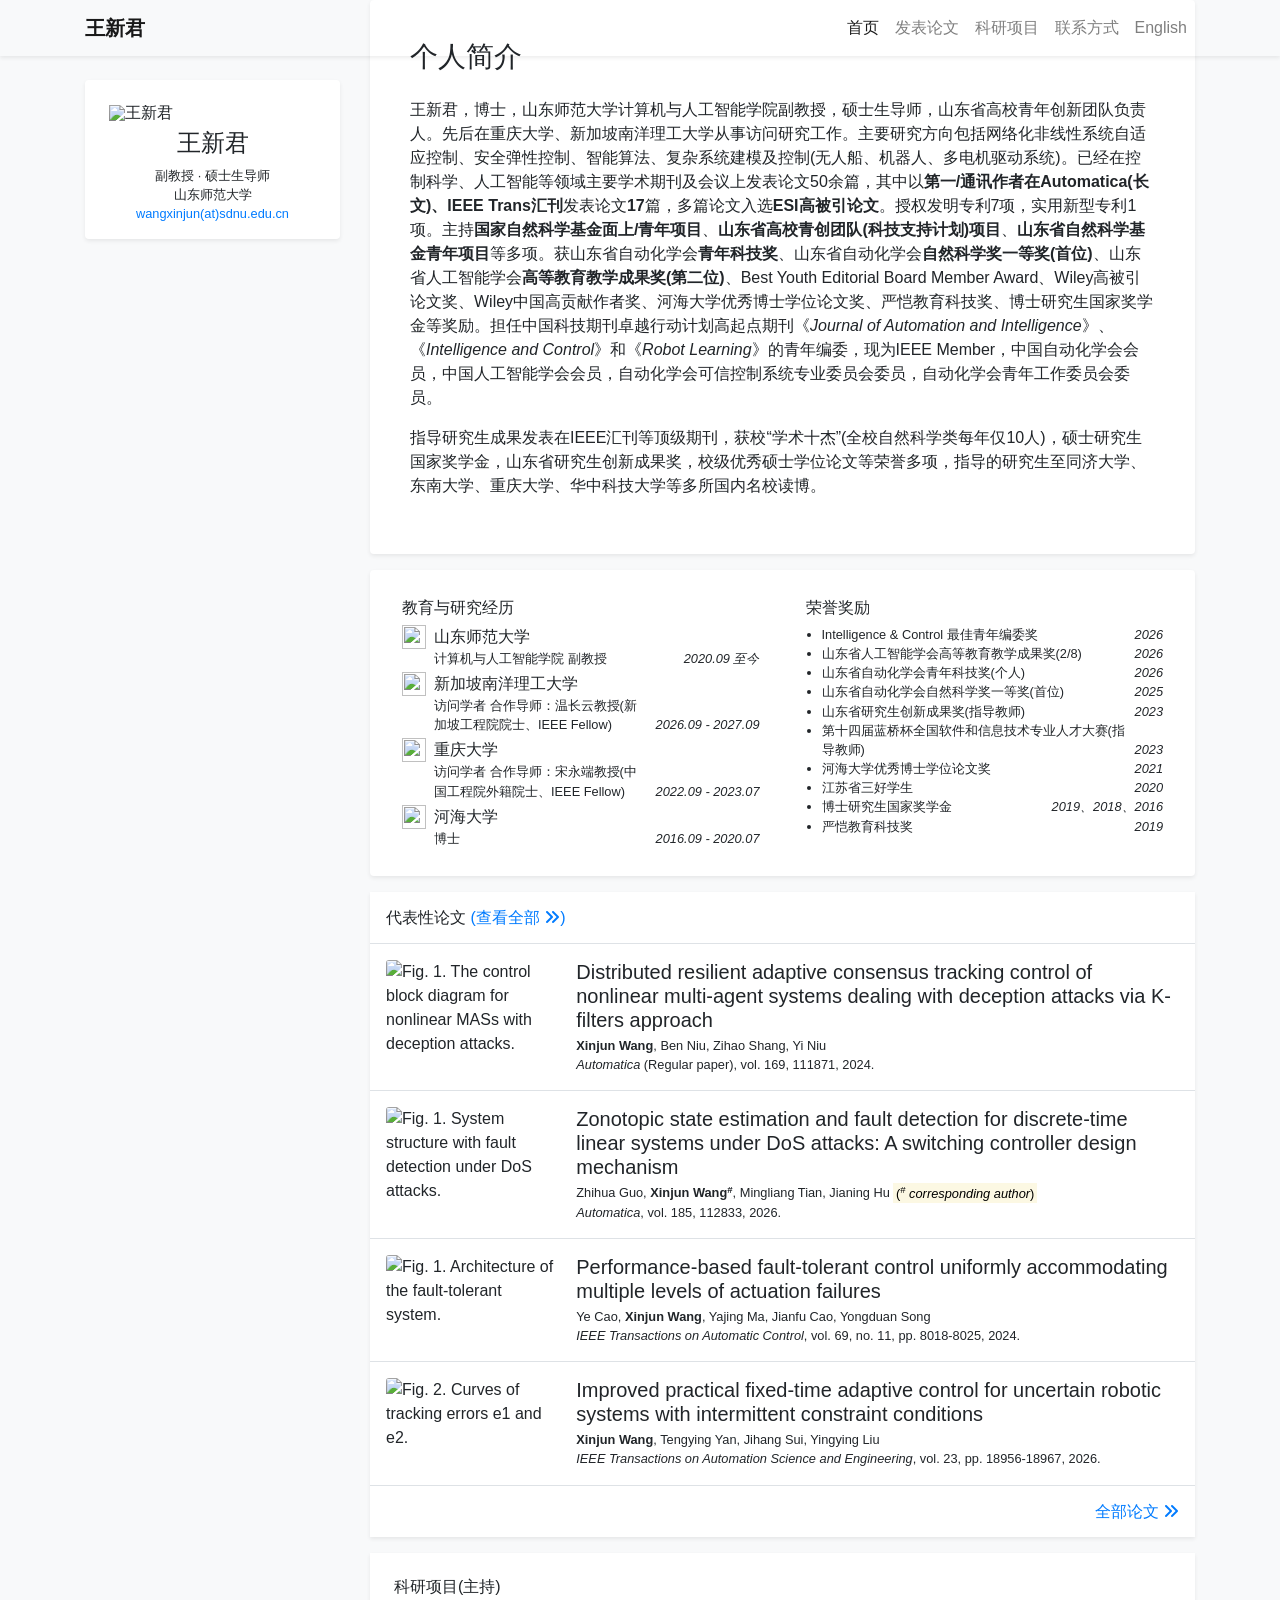
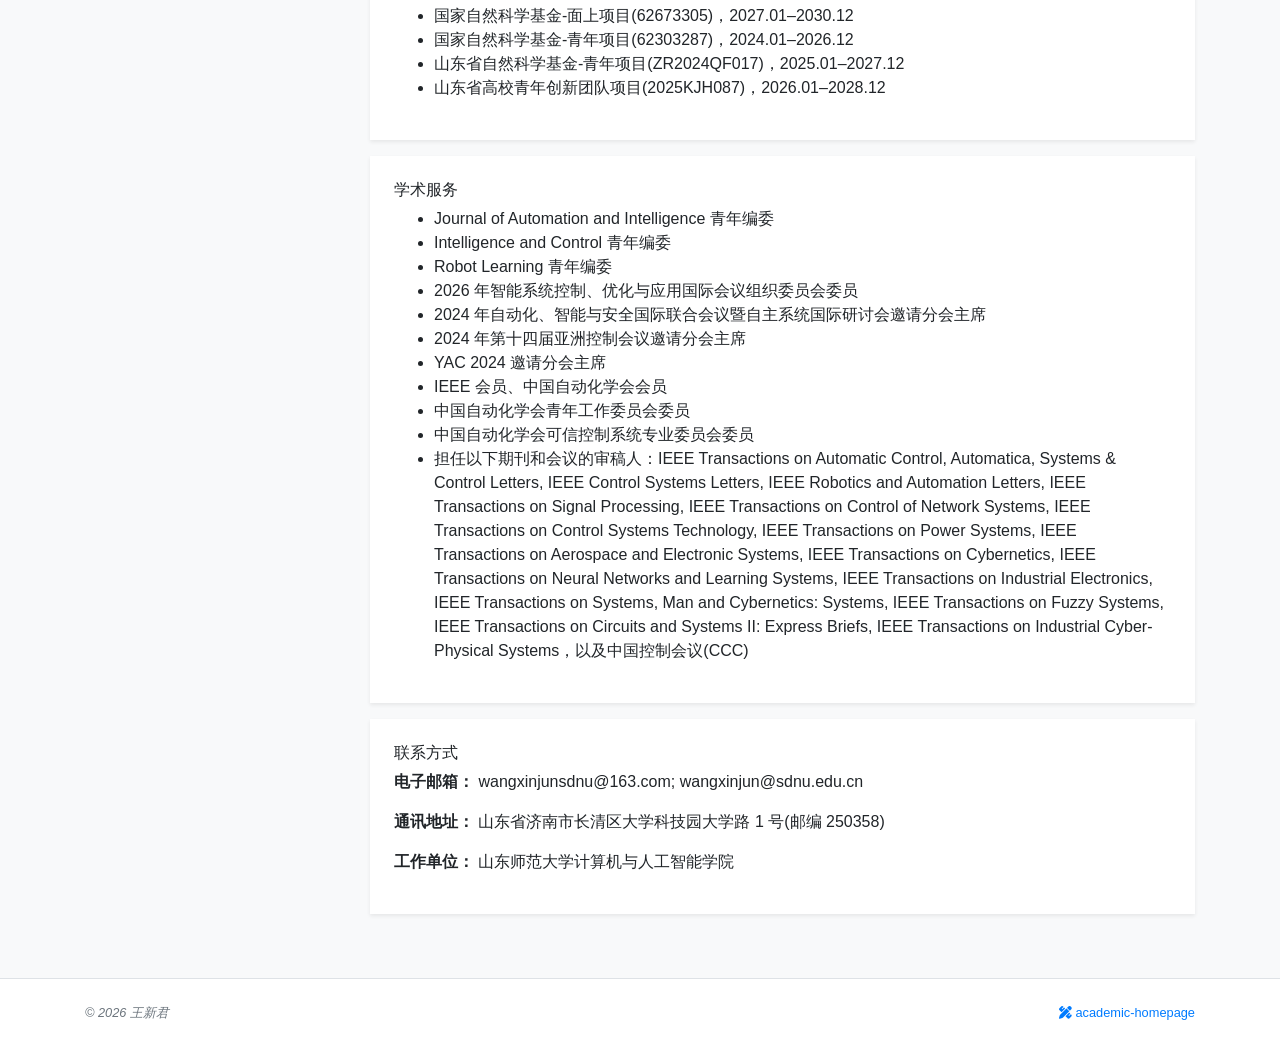
==== commit e9830544: "Place emblems and dates in the Chinese education entries" ====
--- a/index.html
+++ b/index.html
@@ -87,7 +87,7 @@
                         
                         副教授 · 硕士生导师<br/>
                         
-                        <img src="/academic-homepage-jekyll/assets/images/sdnu-emblem.png" width="26" height="26" alt="" class="mr-1 align-middle">山东师范大学<br/>
+                        山东师范大学<br/>
                         
                     </div>
                 </div>
@@ -153,37 +153,49 @@
                                 
                                 <li class="media mb-1">
                                     
+                                    <img src="/academic-homepage-jekyll/assets/images/sdnu-emblem.png" width="24" height="24" alt="" class="mr-2" style="object-fit: contain;">
                                     <div class="media-body">
                                         <div>山东师范大学</div>
-                                        <div class="small">计算机与人工智能学院 副教授</div>
-                                        <div class="small"><em>2020.09 至今</em></div>
+                                        <div class="small d-flex align-items-end justify-content-between">
+                                            <div>计算机与人工智能学院 副教授</div>
+                                            <em class="ml-2 text-nowrap">2020.09 至今</em>
+                                        </div>
                                     </div>
                                 </li>
                                 
                                 <li class="media mb-1">
                                     
+                                    <img src="/academic-homepage-jekyll/assets/images/ntu-emblem.png" width="24" height="24" alt="" class="mr-2" style="object-fit: contain;">
                                     <div class="media-body">
                                         <div>新加坡南洋理工大学</div>
-                                        <div class="small">访问学者 合作导师：温长云教授(新加坡工程院院士、IEEE Fellow)</div>
-                                        <div class="small"><em>2026.09 - 2027.09</em></div>
+                                        <div class="small d-flex align-items-end justify-content-between">
+                                            <div>访问学者 合作导师：温长云教授(新加坡工程院院士、IEEE Fellow)</div>
+                                            <em class="ml-2 text-nowrap">2026.09 - 2027.09</em>
+                                        </div>
                                     </div>
                                 </li>
                                 
                                 <li class="media mb-1">
                                     
+                                    <img src="/academic-homepage-jekyll/assets/images/cqu-emblem.png" width="24" height="24" alt="" class="mr-2" style="object-fit: contain;">
                                     <div class="media-body">
                                         <div>重庆大学</div>
-                                        <div class="small">访问学者 合作导师：宋永端教授(中国工程院外籍院士、IEEE Fellow)</div>
-                                        <div class="small"><em>2022.09 - 2023.07</em></div>
+                                        <div class="small d-flex align-items-end justify-content-between">
+                                            <div>访问学者 合作导师：宋永端教授(中国工程院外籍院士、IEEE Fellow)</div>
+                                            <em class="ml-2 text-nowrap">2022.09 - 2023.07</em>
+                                        </div>
                                     </div>
                                 </li>
                                 
                                 <li class="media mb-1">
                                     
+                                    <img src="/academic-homepage-jekyll/assets/images/hhu-emblem.png" width="24" height="24" alt="" class="mr-2" style="object-fit: contain;">
                                     <div class="media-body">
                                         <div>河海大学</div>
-                                        <div class="small">博士</div>
-                                        <div class="small"><em>2016.09 - 2020.07</em></div>
+                                        <div class="small d-flex align-items-end justify-content-between">
+                                            <div>博士</div>
+                                            <em class="ml-2 text-nowrap">2016.09 - 2020.07</em>
+                                        </div>
                                     </div>
                                 </li>
                                 
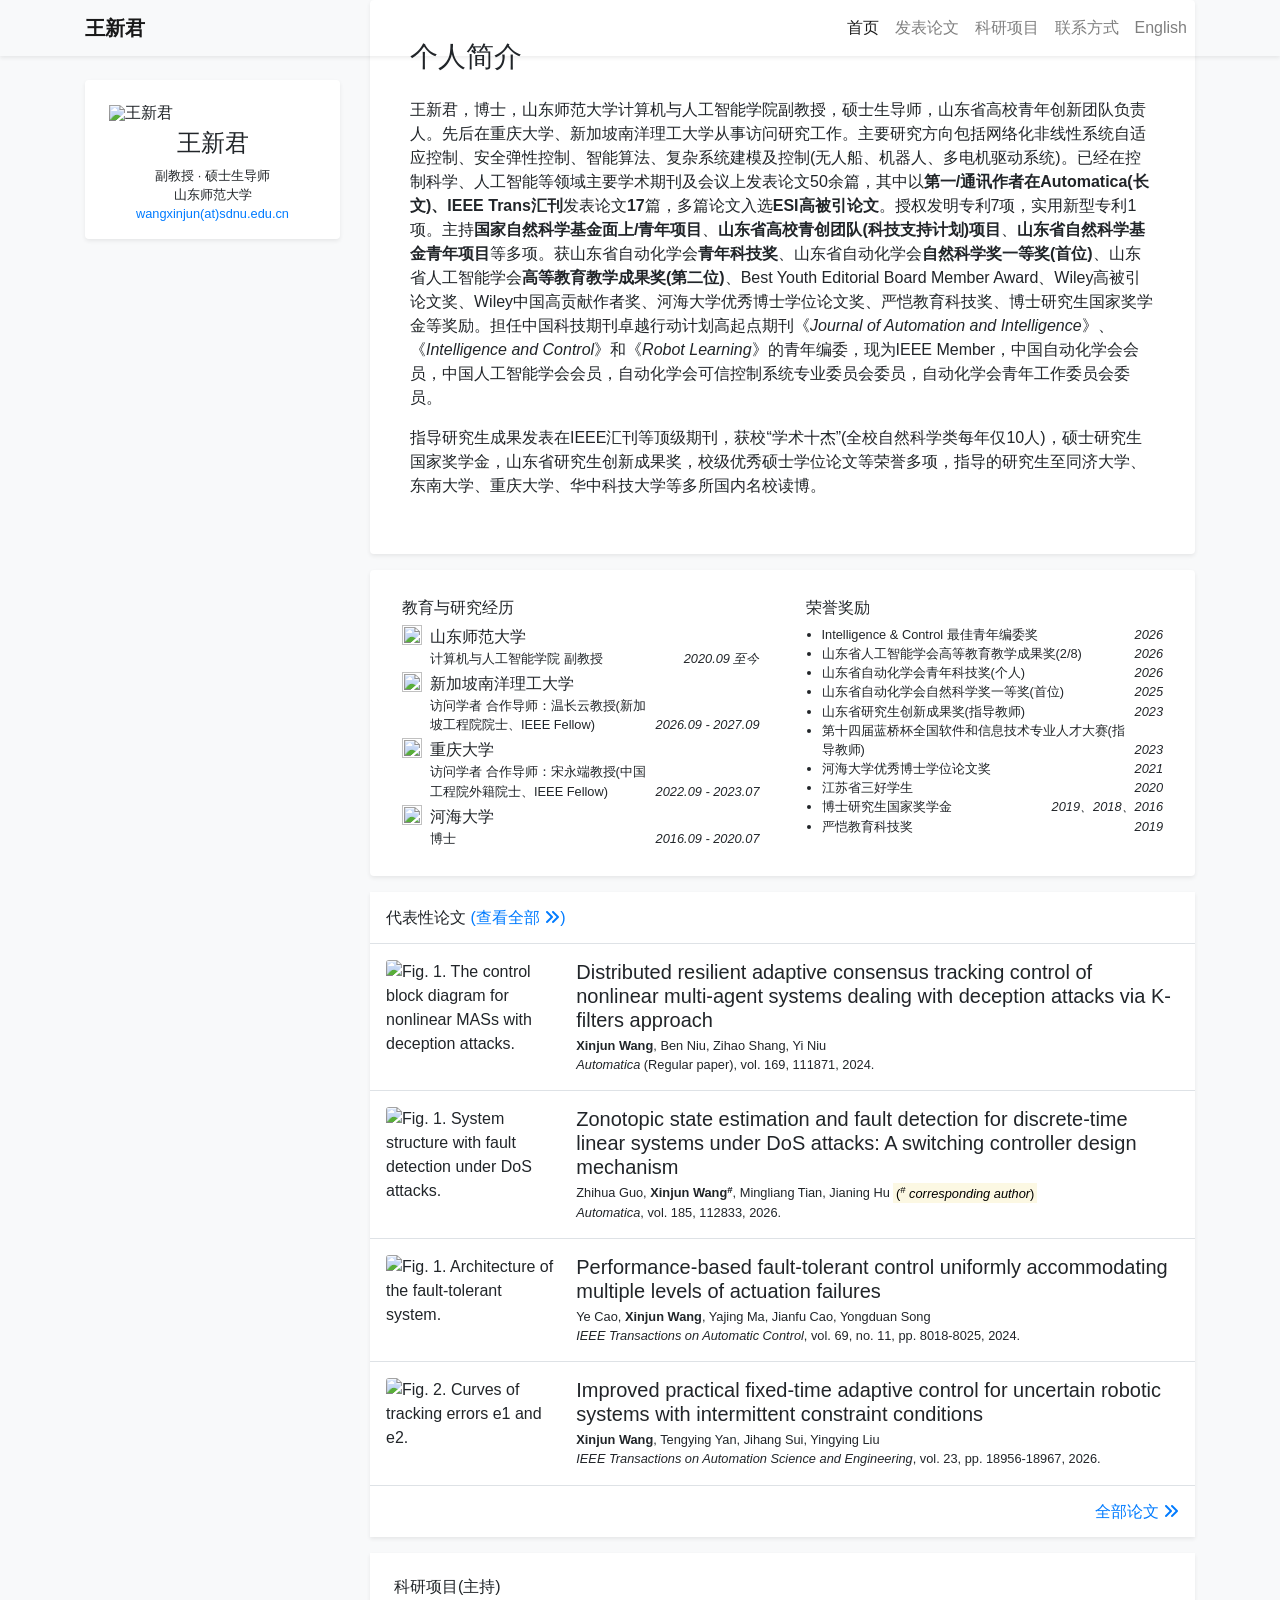
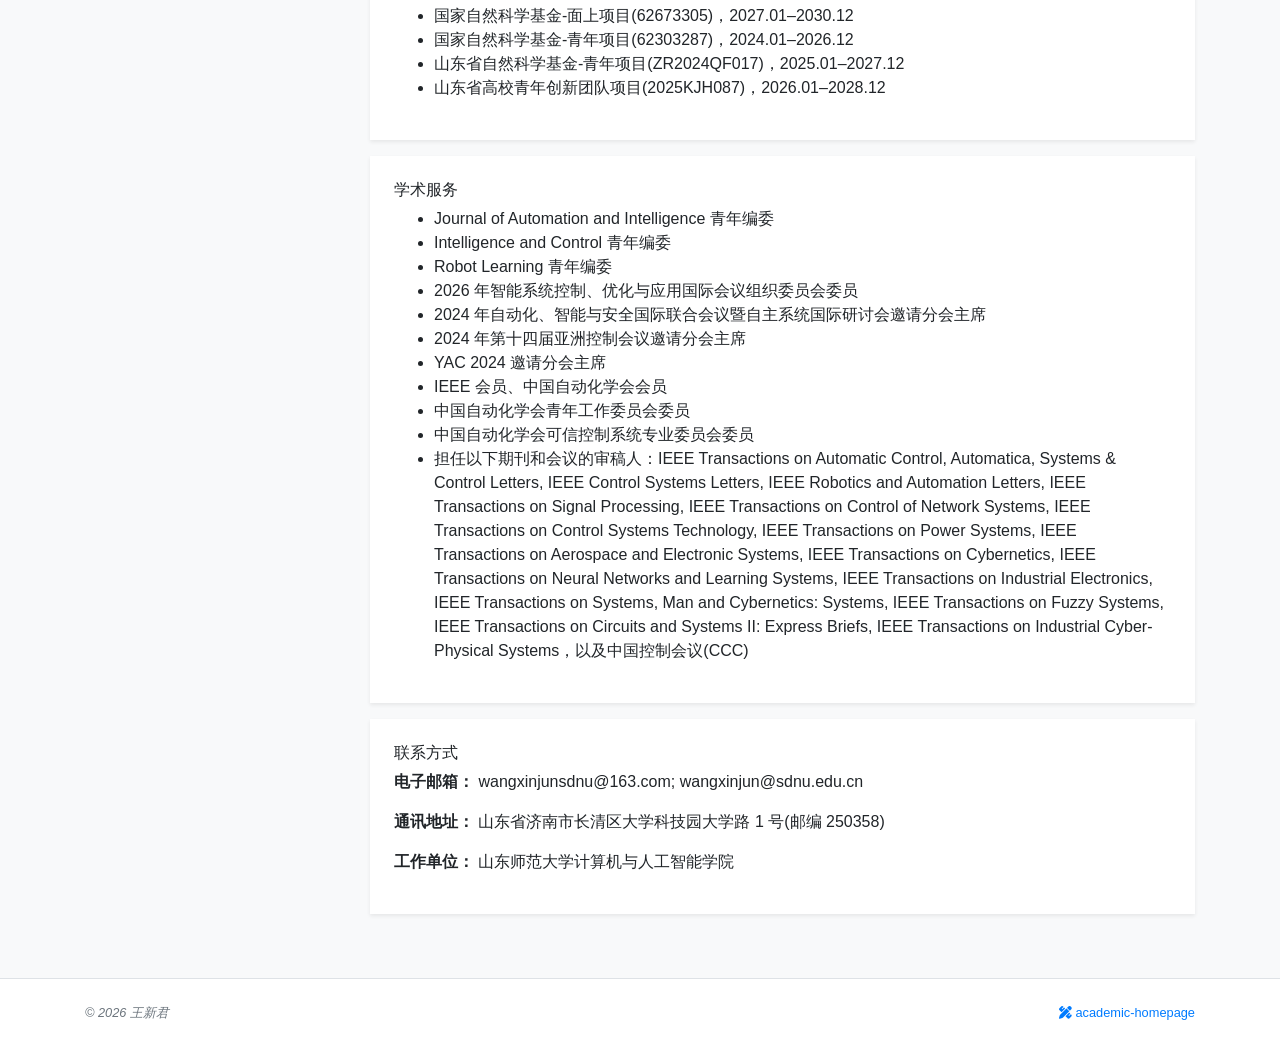
==== commit 216ba527: "Sort Chinese publications by author role and reduce emblem size" ====
--- a/index.html
+++ b/index.html
@@ -153,7 +153,7 @@
                                 
                                 <li class="media mb-1">
                                     
-                                    <img src="/academic-homepage-jekyll/assets/images/sdnu-emblem.png" width="24" height="24" alt="" class="mr-2" style="object-fit: contain;">
+                                    <img src="/academic-homepage-jekyll/assets/images/sdnu-emblem.png" width="20" height="20" alt="" class="mr-2" style="object-fit: contain;">
                                     <div class="media-body">
                                         <div>山东师范大学</div>
                                         <div class="small d-flex align-items-end justify-content-between">
@@ -165,7 +165,7 @@
                                 
                                 <li class="media mb-1">
                                     
-                                    <img src="/academic-homepage-jekyll/assets/images/ntu-emblem.png" width="24" height="24" alt="" class="mr-2" style="object-fit: contain;">
+                                    <img src="/academic-homepage-jekyll/assets/images/ntu-emblem.png" width="20" height="20" alt="" class="mr-2" style="object-fit: contain;">
                                     <div class="media-body">
                                         <div>新加坡南洋理工大学</div>
                                         <div class="small d-flex align-items-end justify-content-between">
@@ -177,7 +177,7 @@
                                 
                                 <li class="media mb-1">
                                     
-                                    <img src="/academic-homepage-jekyll/assets/images/cqu-emblem.png" width="24" height="24" alt="" class="mr-2" style="object-fit: contain;">
+                                    <img src="/academic-homepage-jekyll/assets/images/cqu-emblem.png" width="20" height="20" alt="" class="mr-2" style="object-fit: contain;">
                                     <div class="media-body">
                                         <div>重庆大学</div>
                                         <div class="small d-flex align-items-end justify-content-between">
@@ -189,7 +189,7 @@
                                 
                                 <li class="media mb-1">
                                     
-                                    <img src="/academic-homepage-jekyll/assets/images/hhu-emblem.png" width="24" height="24" alt="" class="mr-2" style="object-fit: contain;">
+                                    <img src="/academic-homepage-jekyll/assets/images/hhu-emblem.png" width="20" height="20" alt="" class="mr-2" style="object-fit: contain;">
                                     <div class="media-body">
                                         <div>河海大学</div>
                                         <div class="small d-flex align-items-end justify-content-between">
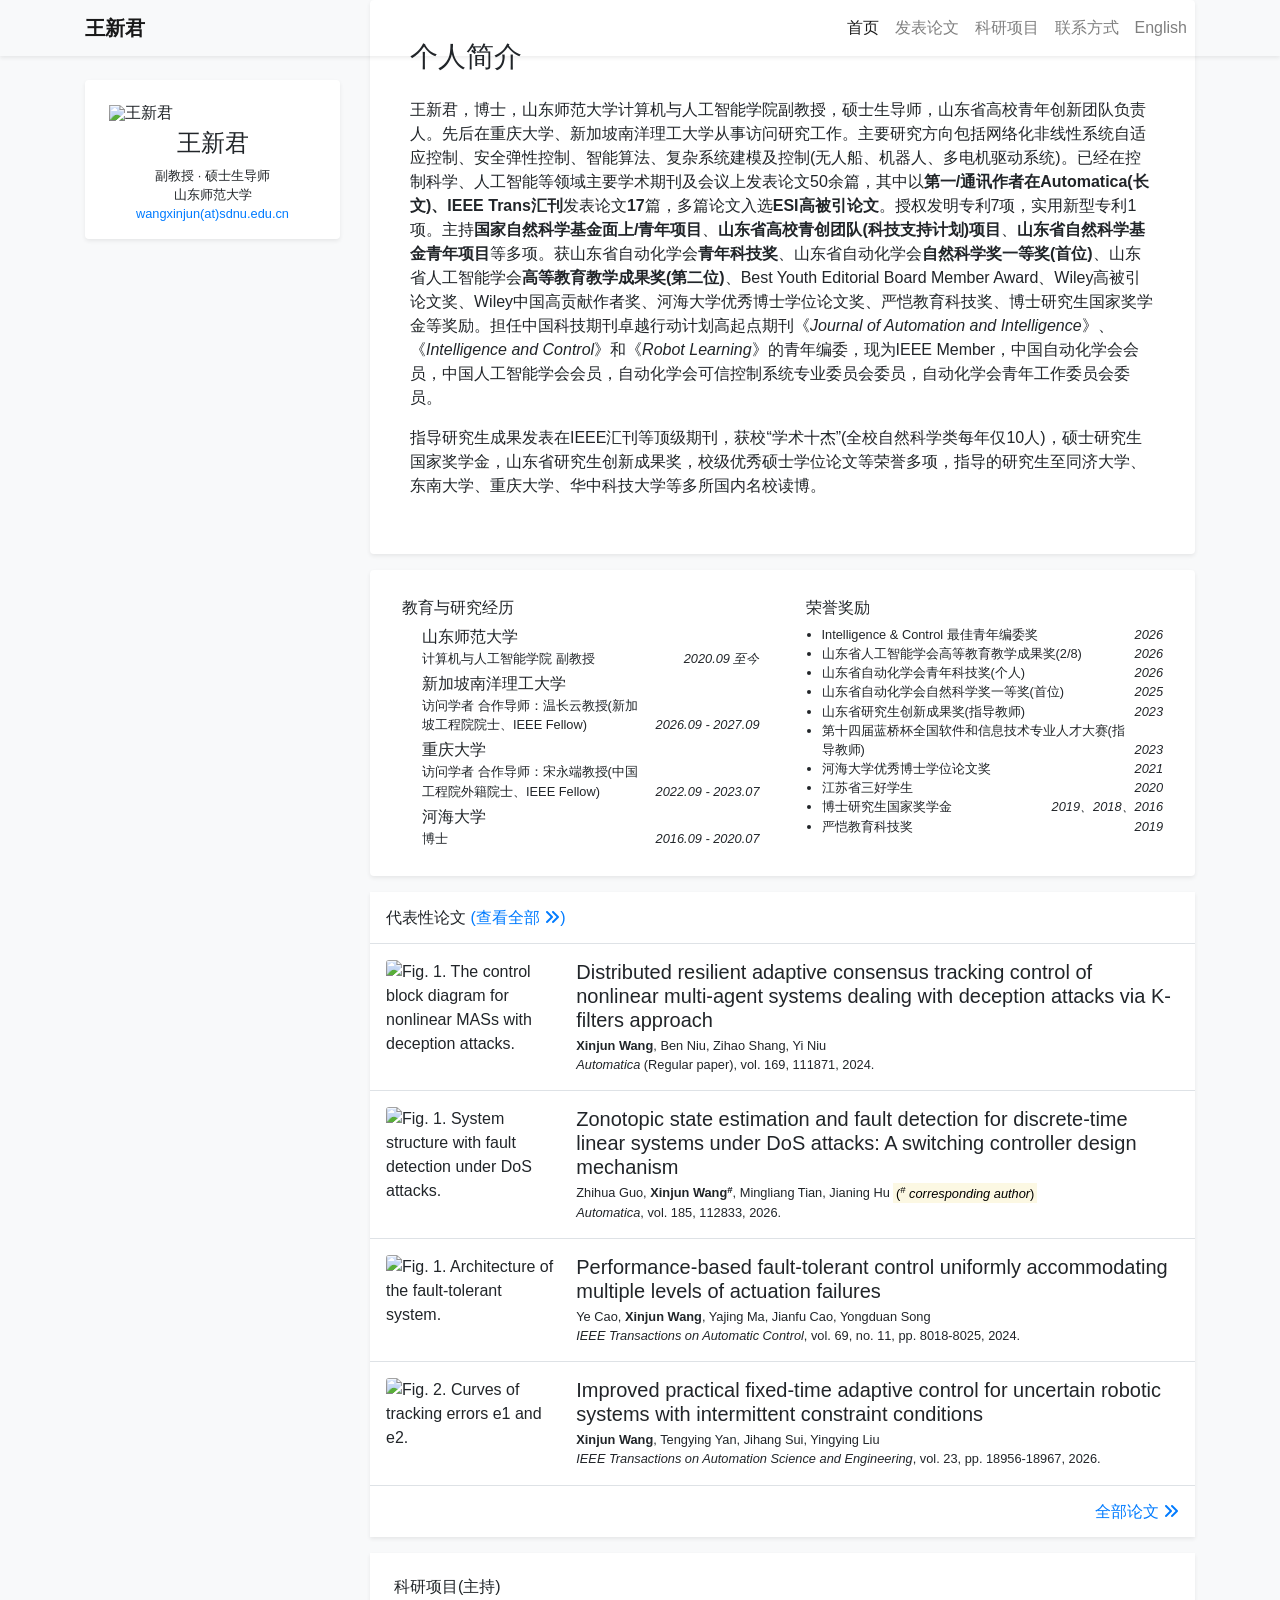
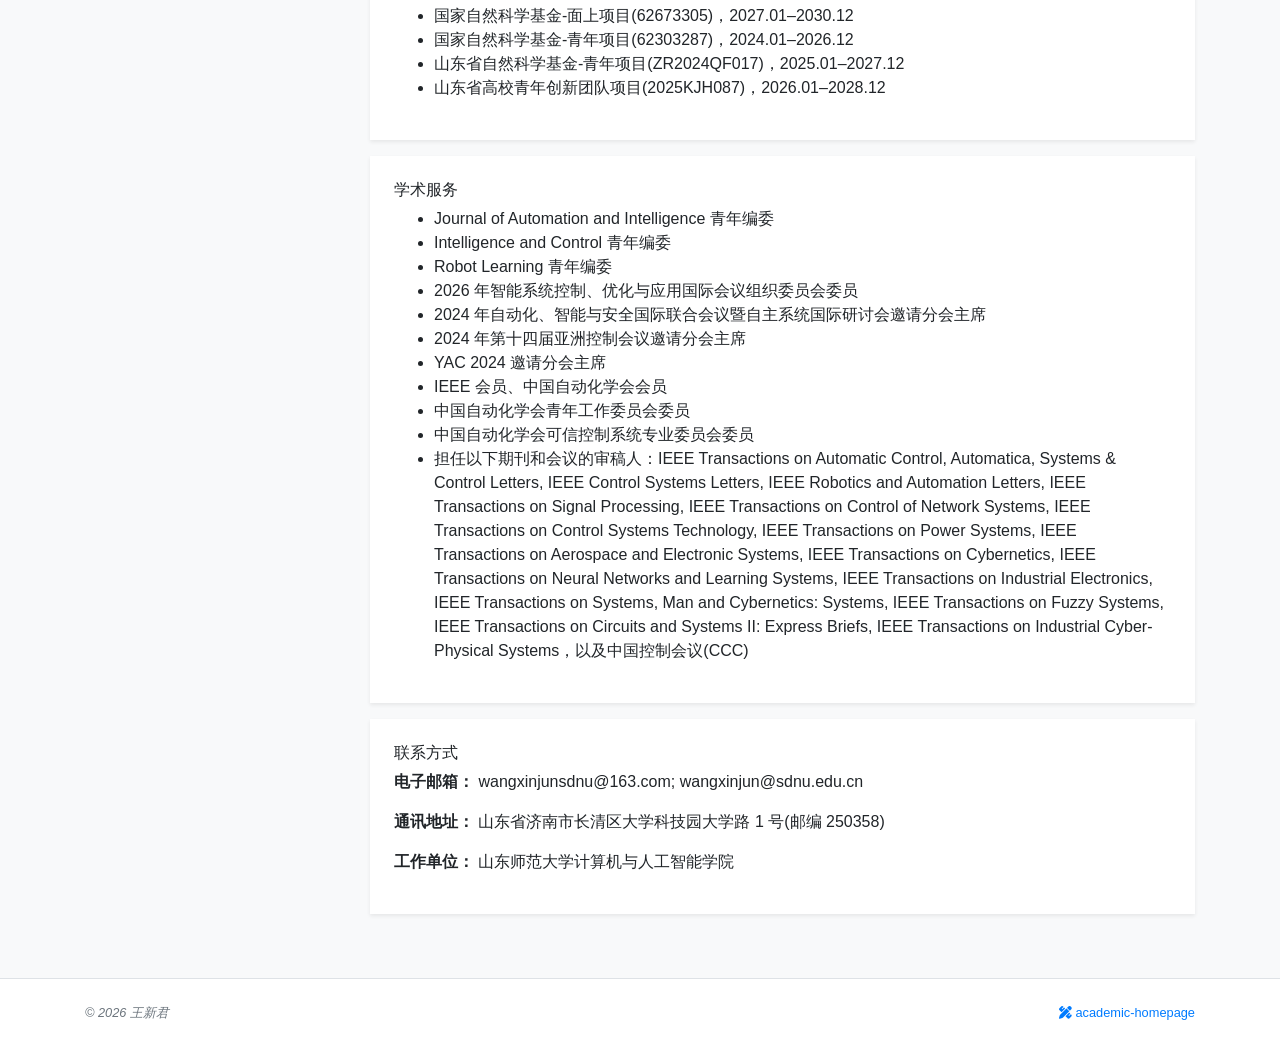
==== commit a72e4acf: "Make school emblems smaller and closer to their names" ====
--- a/index.html
+++ b/index.html
@@ -153,7 +153,7 @@
                                 
                                 <li class="media mb-1">
                                     
-                                    <img src="/academic-homepage-jekyll/assets/images/sdnu-emblem.png" width="20" height="20" alt="" class="mr-2" style="object-fit: contain;">
+                                    <img src="/academic-homepage-jekyll/assets/images/sdnu-emblem.png" width="16" height="16" alt="" class="mr-1 mt-1" style="object-fit: contain;">
                                     <div class="media-body">
                                         <div>山东师范大学</div>
                                         <div class="small d-flex align-items-end justify-content-between">
@@ -165,7 +165,7 @@
                                 
                                 <li class="media mb-1">
                                     
-                                    <img src="/academic-homepage-jekyll/assets/images/ntu-emblem.png" width="20" height="20" alt="" class="mr-2" style="object-fit: contain;">
+                                    <img src="/academic-homepage-jekyll/assets/images/ntu-emblem.png" width="16" height="16" alt="" class="mr-1 mt-1" style="object-fit: contain;">
                                     <div class="media-body">
                                         <div>新加坡南洋理工大学</div>
                                         <div class="small d-flex align-items-end justify-content-between">
@@ -177,7 +177,7 @@
                                 
                                 <li class="media mb-1">
                                     
-                                    <img src="/academic-homepage-jekyll/assets/images/cqu-emblem.png" width="20" height="20" alt="" class="mr-2" style="object-fit: contain;">
+                                    <img src="/academic-homepage-jekyll/assets/images/cqu-emblem.png" width="16" height="16" alt="" class="mr-1 mt-1" style="object-fit: contain;">
                                     <div class="media-body">
                                         <div>重庆大学</div>
                                         <div class="small d-flex align-items-end justify-content-between">
@@ -189,7 +189,7 @@
                                 
                                 <li class="media mb-1">
                                     
-                                    <img src="/academic-homepage-jekyll/assets/images/hhu-emblem.png" width="20" height="20" alt="" class="mr-2" style="object-fit: contain;">
+                                    <img src="/academic-homepage-jekyll/assets/images/hhu-emblem.png" width="16" height="16" alt="" class="mr-1 mt-1" style="object-fit: contain;">
                                     <div class="media-body">
                                         <div>河海大学</div>
                                         <div class="small d-flex align-items-end justify-content-between">
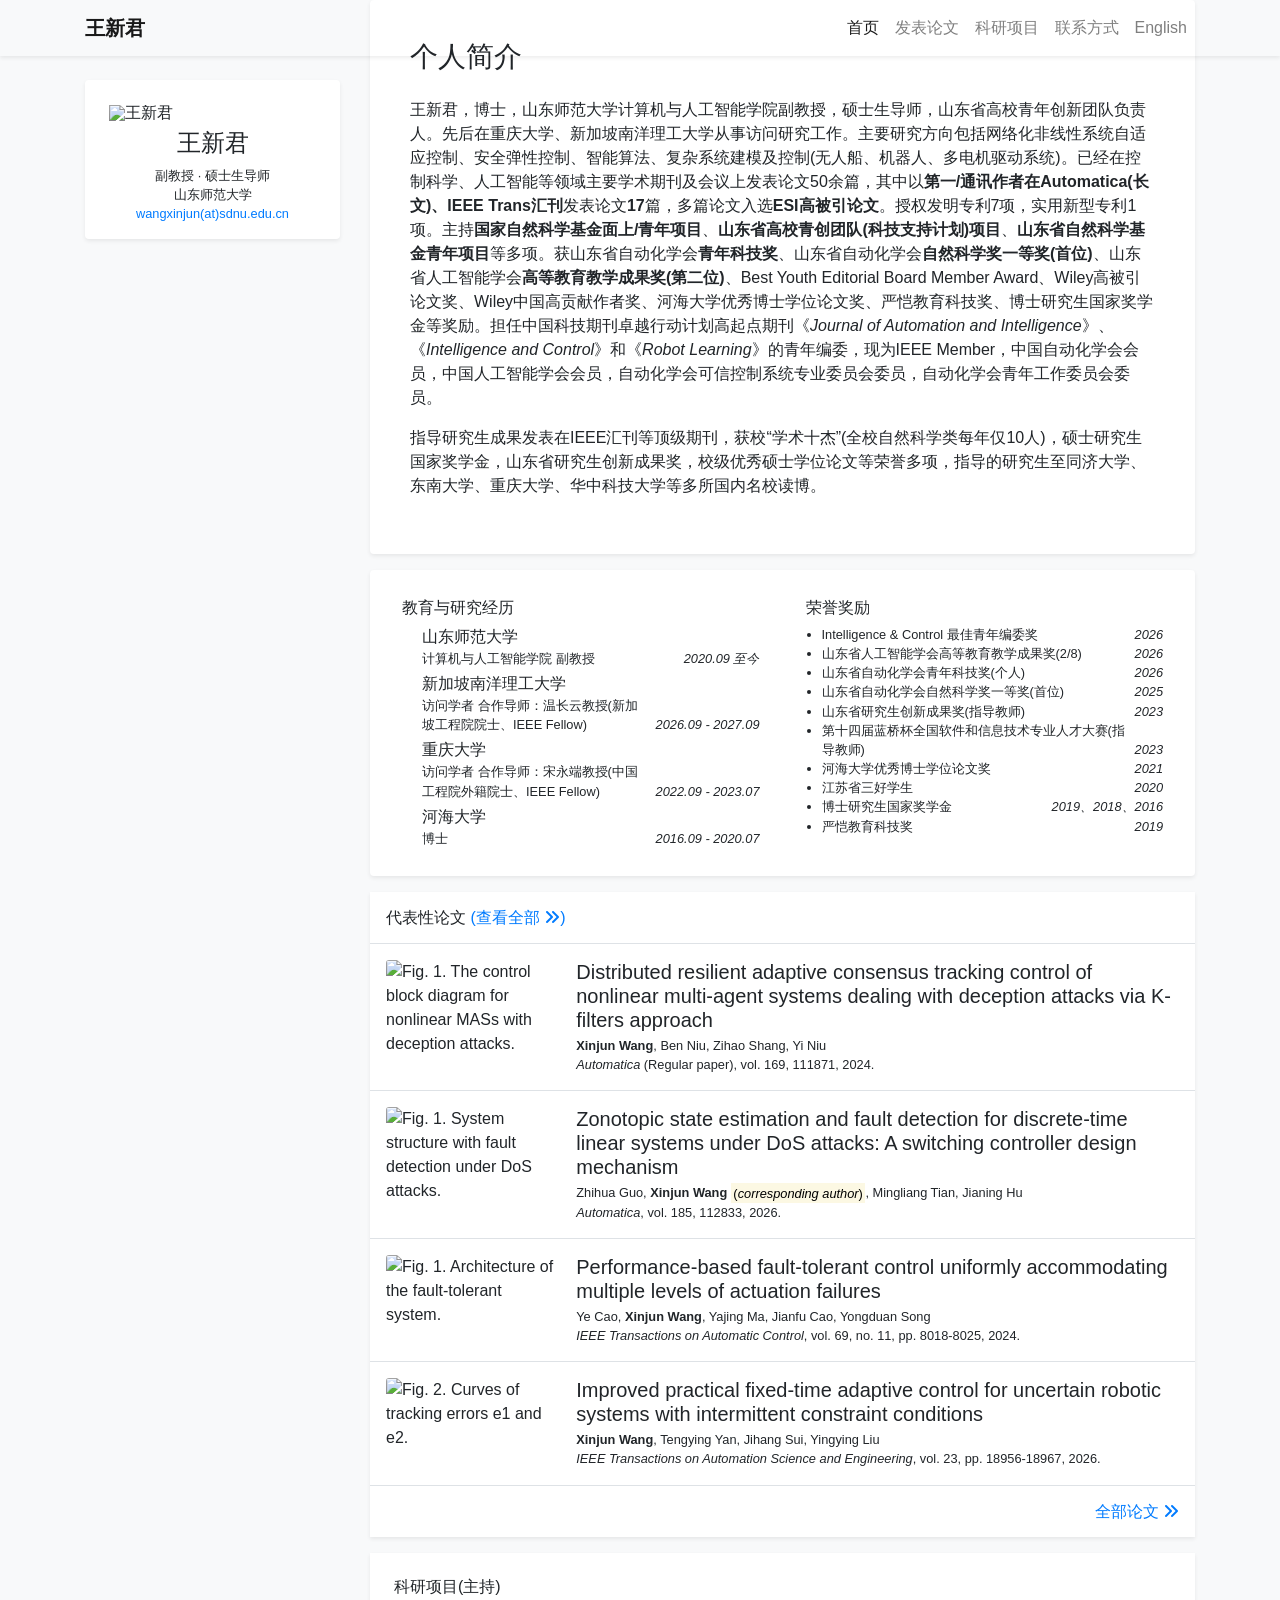
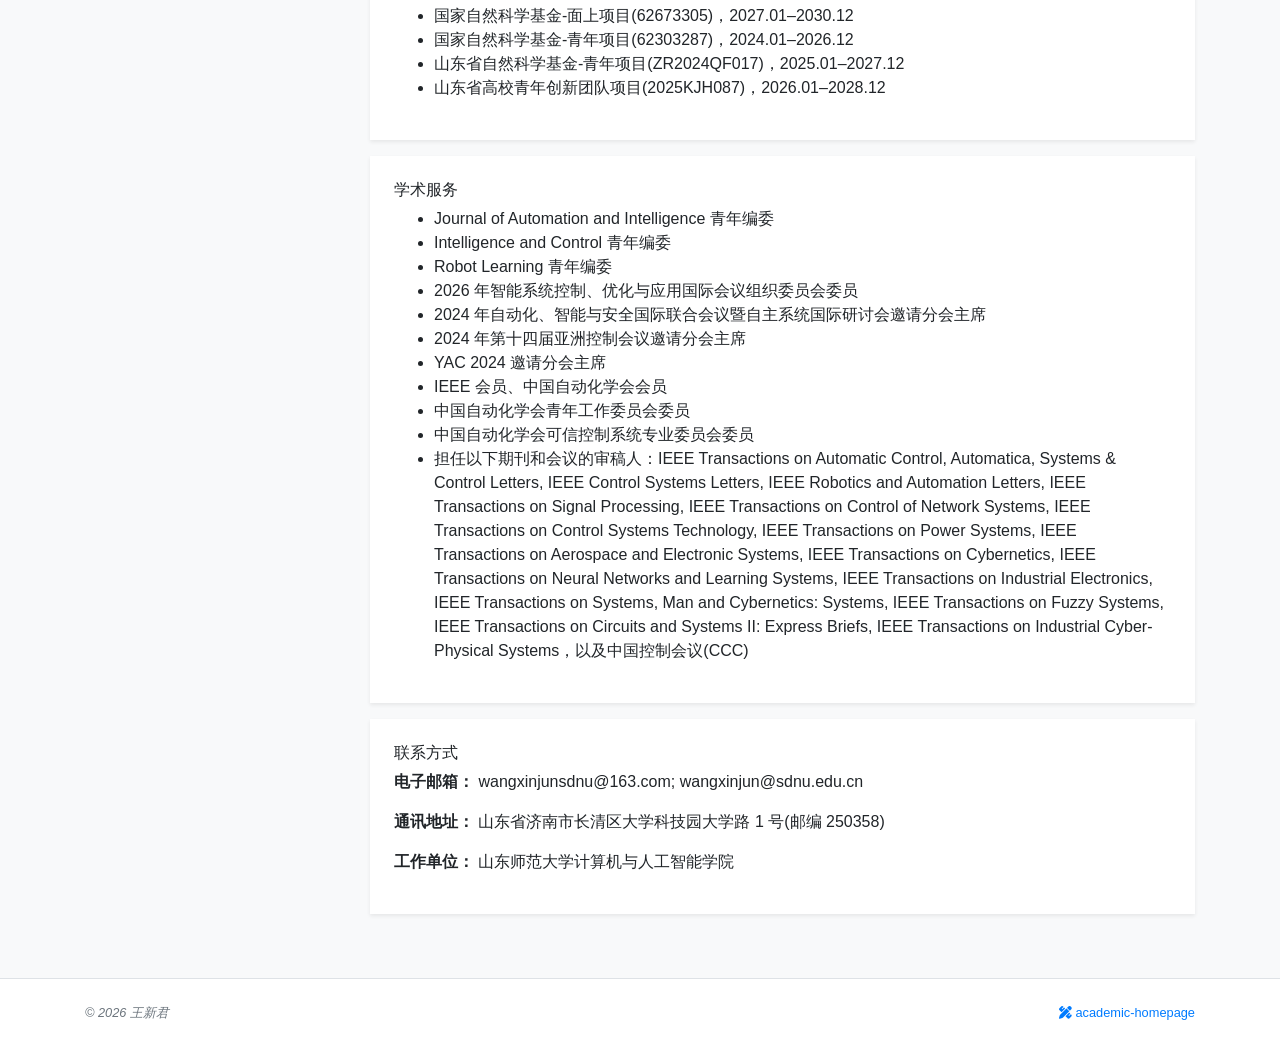
==== commit cf5bd0ac: "Place corresponding author labels beside author names" ====
--- a/index.html
+++ b/index.html
@@ -367,10 +367,9 @@
             <h5 class="mt-0 mb-1 font-weight-normal">Zonotopic state estimation and fault detection for discrete-time linear systems under DoS attacks: A switching controller design mechanism</h5>
             <p class="mt-0 mb-0 small"><span class="text-body">
             Zhihua Guo, </span><span class="text-body">
-            <strong>Xinjun Wang<sup>#</sup></strong>, </span><span class="text-body">
+            <strong>Xinjun Wang</strong> <mark>(<i>corresponding author</i>)</mark>, </span><span class="text-body">
             Mingliang Tian, </span><span class="text-body">
-            Jianing Hu</span>
-<mark>(<sup>#</sup> <i> corresponding author</i>)</mark></p>
+            Jianing Hu</span></p>
             <p class="mt-0 mb-0 small"><i>Automatica</i>, vol. 185, 112833, 2026.   <span data-semantic-scholar-id=""></span></p>
             <p class="mt-0 mb-0 small text-muted"></p>
             
@@ -391,10 +390,9 @@
                 <h5 class="mt-0 mb-1 font-weight-normal">Zonotopic state estimation and fault detection for discrete-time linear systems under DoS attacks: A switching controller design mechanism</h5>
                 <p class="mt-0 mb-0 small"><span class="text-body">
             Zhihua Guo, </span><span class="text-body">
-            <strong>Xinjun Wang<sup>#</sup></strong>, </span><span class="text-body">
+            <strong>Xinjun Wang</strong> <mark>(<i>corresponding author</i>)</mark>, </span><span class="text-body">
             Mingliang Tian, </span><span class="text-body">
-            Jianing Hu</span>
-<mark>(<sup>#</sup> <i> corresponding author</i>)</mark></p>
+            Jianing Hu</span></p>
                 <p class="mt-0 mb-0 small"><i>Automatica</i>, vol. 185, 112833, 2026.   <span data-semantic-scholar-id=""></span></p>
                 <p class="mt-0 mb-0 small text-muted"></p>
                 
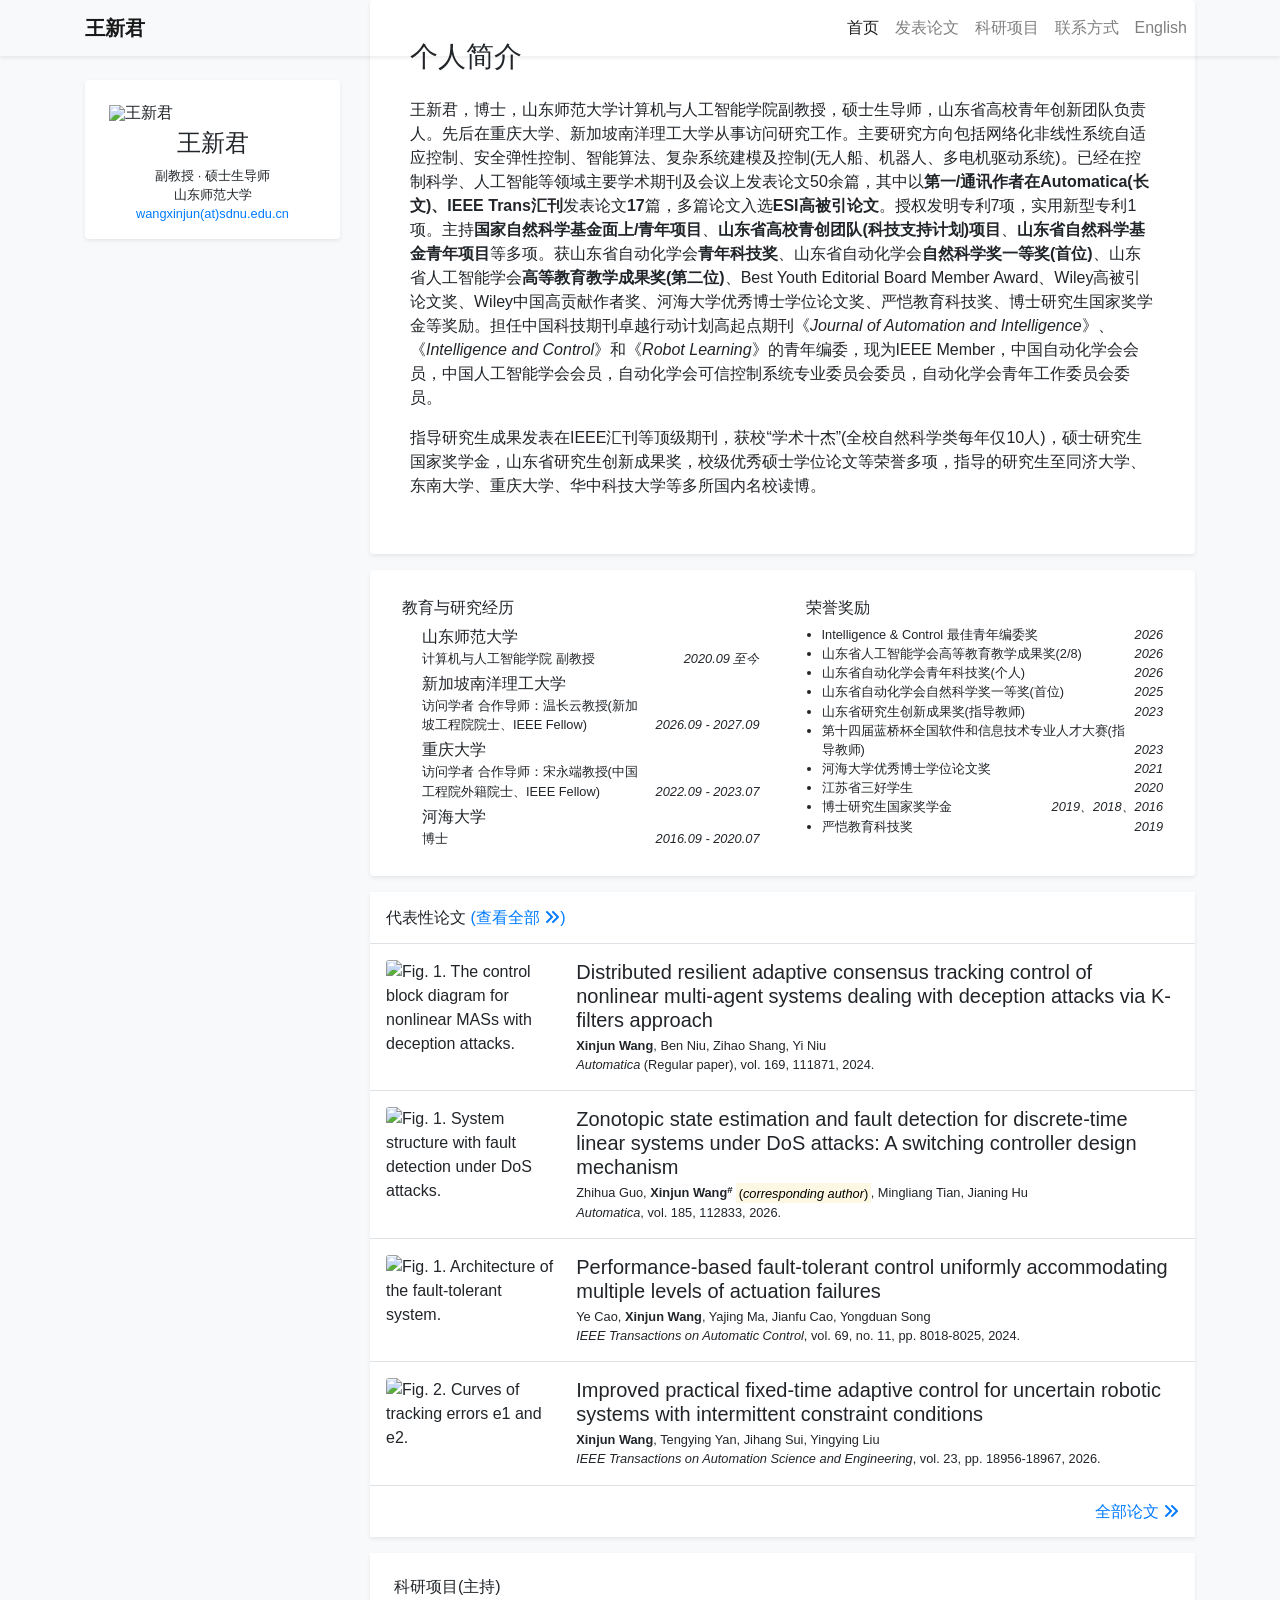
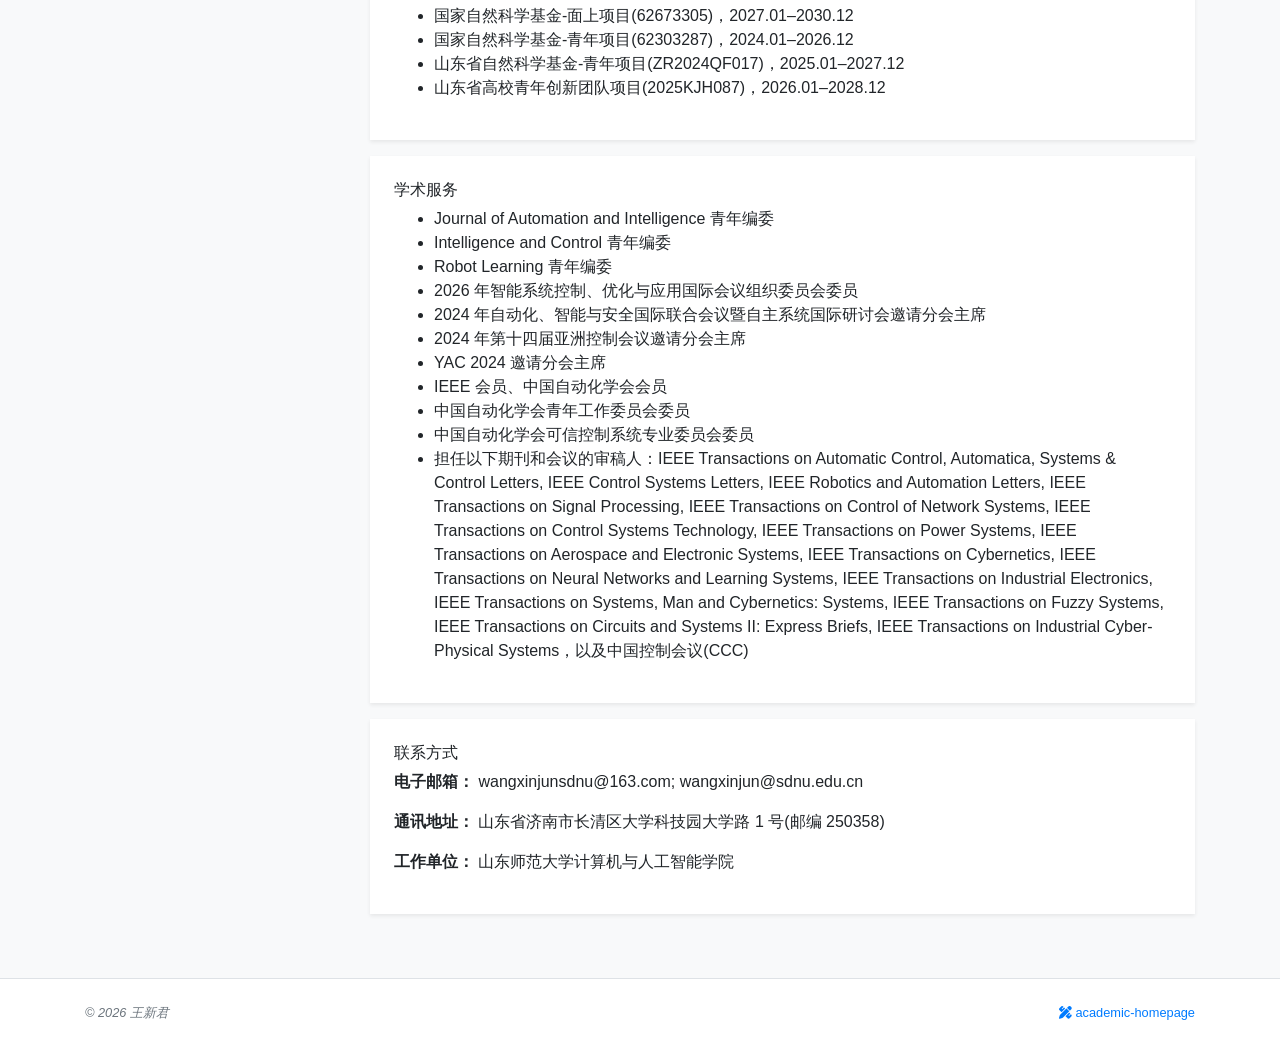
==== commit 615df857: "Restore superscript hash after corresponding author names" ====
--- a/index.html
+++ b/index.html
@@ -367,7 +367,7 @@
             <h5 class="mt-0 mb-1 font-weight-normal">Zonotopic state estimation and fault detection for discrete-time linear systems under DoS attacks: A switching controller design mechanism</h5>
             <p class="mt-0 mb-0 small"><span class="text-body">
             Zhihua Guo, </span><span class="text-body">
-            <strong>Xinjun Wang</strong> <mark>(<i>corresponding author</i>)</mark>, </span><span class="text-body">
+            <strong>Xinjun Wang<sup>#</sup></strong> <mark>(<i>corresponding author</i>)</mark>, </span><span class="text-body">
             Mingliang Tian, </span><span class="text-body">
             Jianing Hu</span></p>
             <p class="mt-0 mb-0 small"><i>Automatica</i>, vol. 185, 112833, 2026.   <span data-semantic-scholar-id=""></span></p>
@@ -390,7 +390,7 @@
                 <h5 class="mt-0 mb-1 font-weight-normal">Zonotopic state estimation and fault detection for discrete-time linear systems under DoS attacks: A switching controller design mechanism</h5>
                 <p class="mt-0 mb-0 small"><span class="text-body">
             Zhihua Guo, </span><span class="text-body">
-            <strong>Xinjun Wang</strong> <mark>(<i>corresponding author</i>)</mark>, </span><span class="text-body">
+            <strong>Xinjun Wang<sup>#</sup></strong> <mark>(<i>corresponding author</i>)</mark>, </span><span class="text-body">
             Mingliang Tian, </span><span class="text-body">
             Jianing Hu</span></p>
                 <p class="mt-0 mb-0 small"><i>Automatica</i>, vol. 185, 112833, 2026.   <span data-semantic-scholar-id=""></span></p>
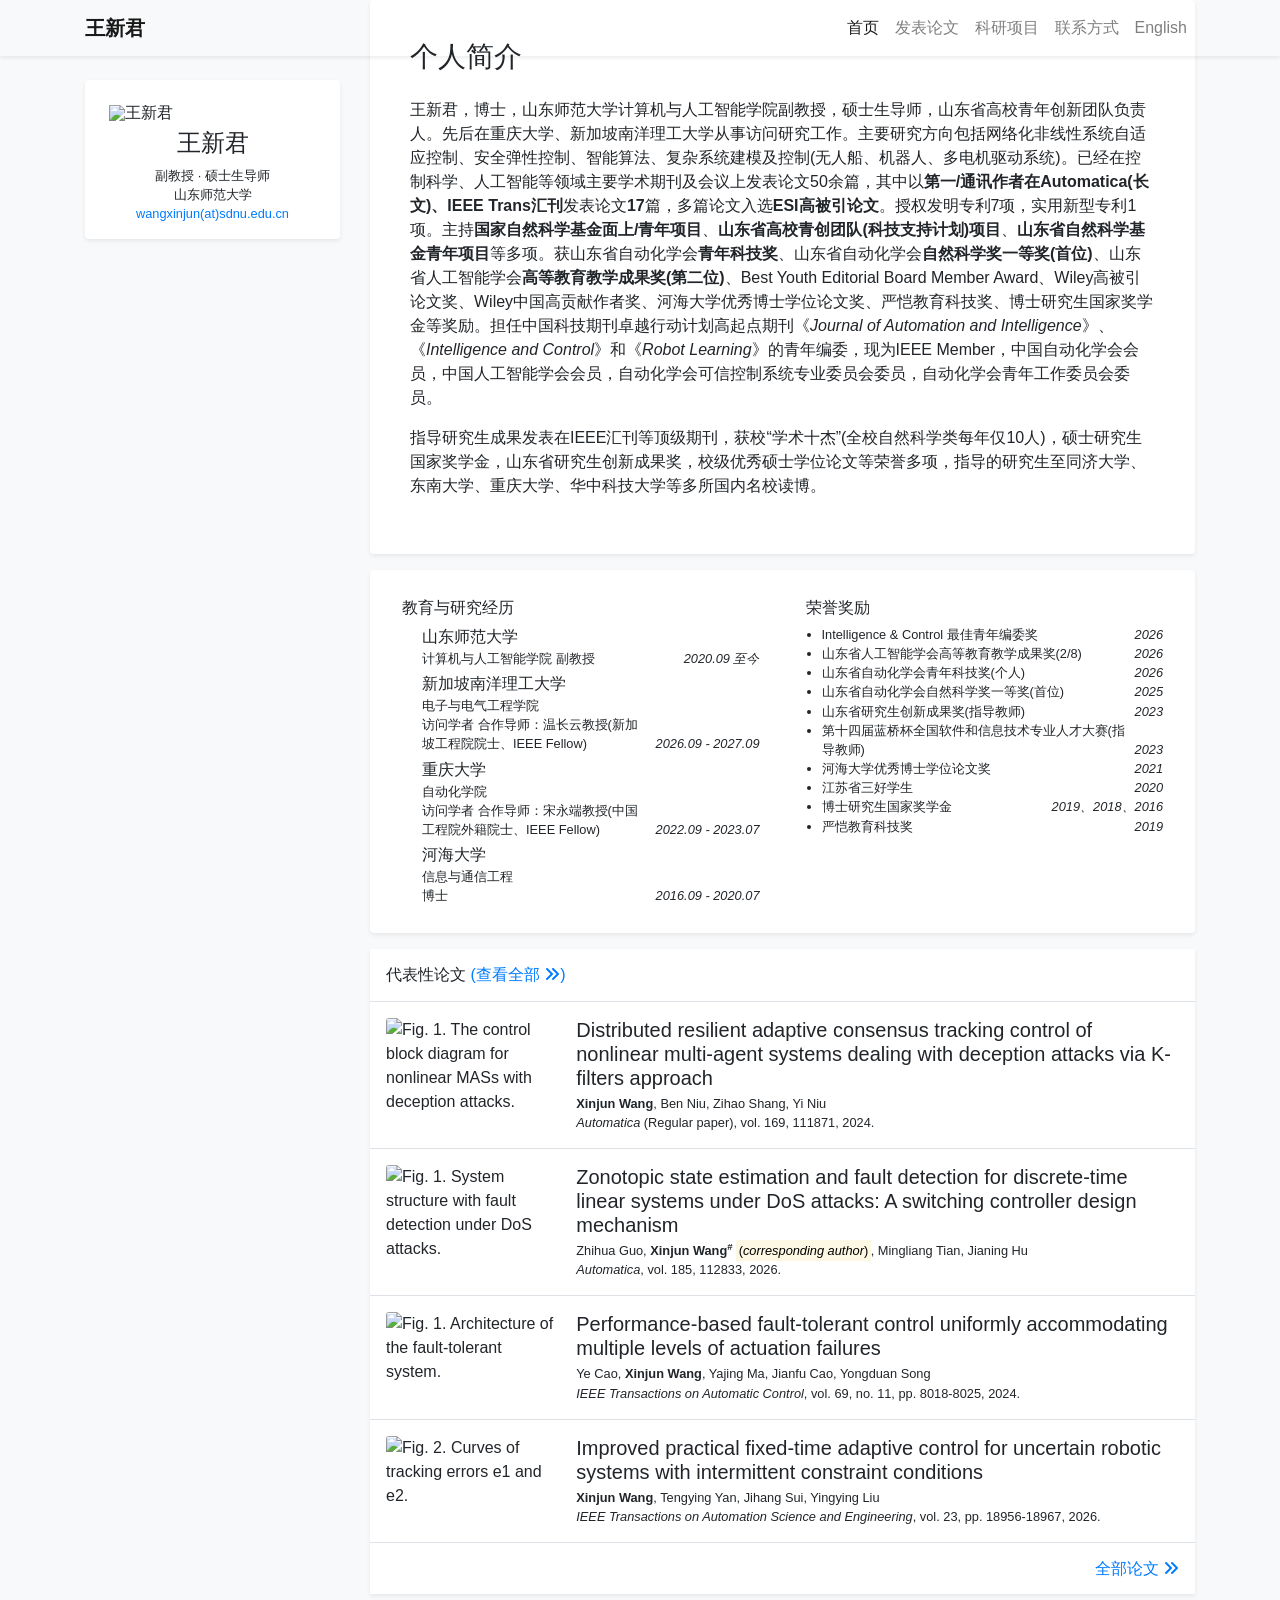
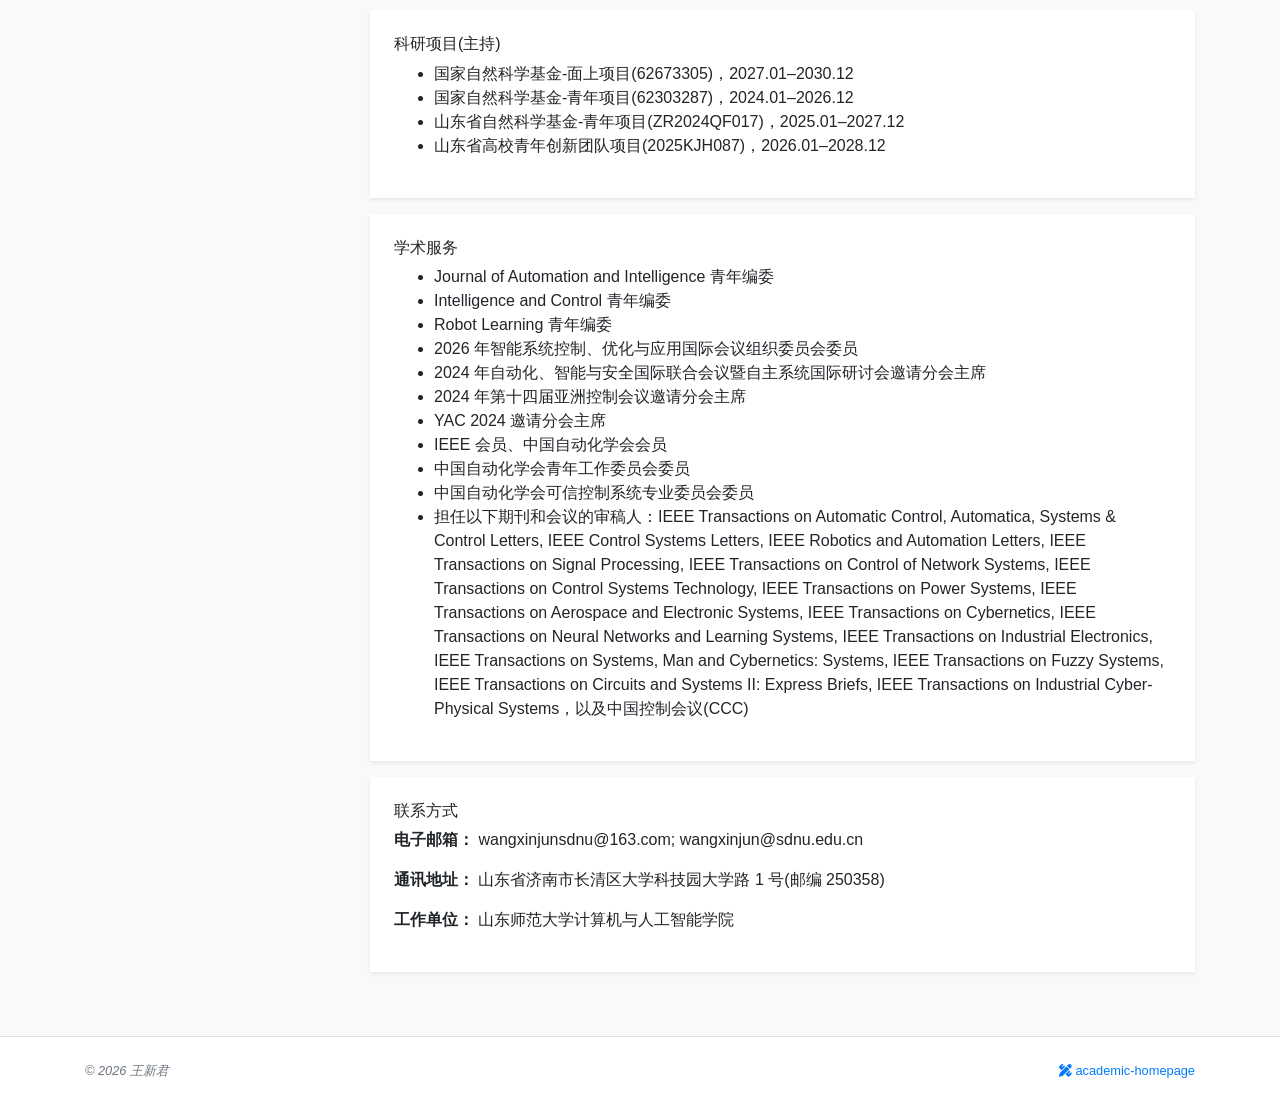
==== commit b6e771a9: "Add schools and doctoral field to education entries" ====
--- a/index.html
+++ b/index.html
@@ -169,7 +169,7 @@
                                     <div class="media-body">
                                         <div>新加坡南洋理工大学</div>
                                         <div class="small d-flex align-items-end justify-content-between">
-                                            <div>访问学者 合作导师：温长云教授(新加坡工程院院士、IEEE Fellow)</div>
+                                            <div><div>电子与电气工程学院</div><div>访问学者 合作导师：温长云教授(新加坡工程院院士、IEEE Fellow)</div></div>
                                             <em class="ml-2 text-nowrap">2026.09 - 2027.09</em>
                                         </div>
                                     </div>
@@ -181,7 +181,7 @@
                                     <div class="media-body">
                                         <div>重庆大学</div>
                                         <div class="small d-flex align-items-end justify-content-between">
-                                            <div>访问学者 合作导师：宋永端教授(中国工程院外籍院士、IEEE Fellow)</div>
+                                            <div><div>自动化学院</div><div>访问学者 合作导师：宋永端教授(中国工程院外籍院士、IEEE Fellow)</div></div>
                                             <em class="ml-2 text-nowrap">2022.09 - 2023.07</em>
                                         </div>
                                     </div>
@@ -193,7 +193,7 @@
                                     <div class="media-body">
                                         <div>河海大学</div>
                                         <div class="small d-flex align-items-end justify-content-between">
-                                            <div>博士</div>
+                                            <div><div>信息与通信工程</div><div>博士</div></div>
                                             <em class="ml-2 text-nowrap">2016.09 - 2020.07</em>
                                         </div>
                                     </div>
